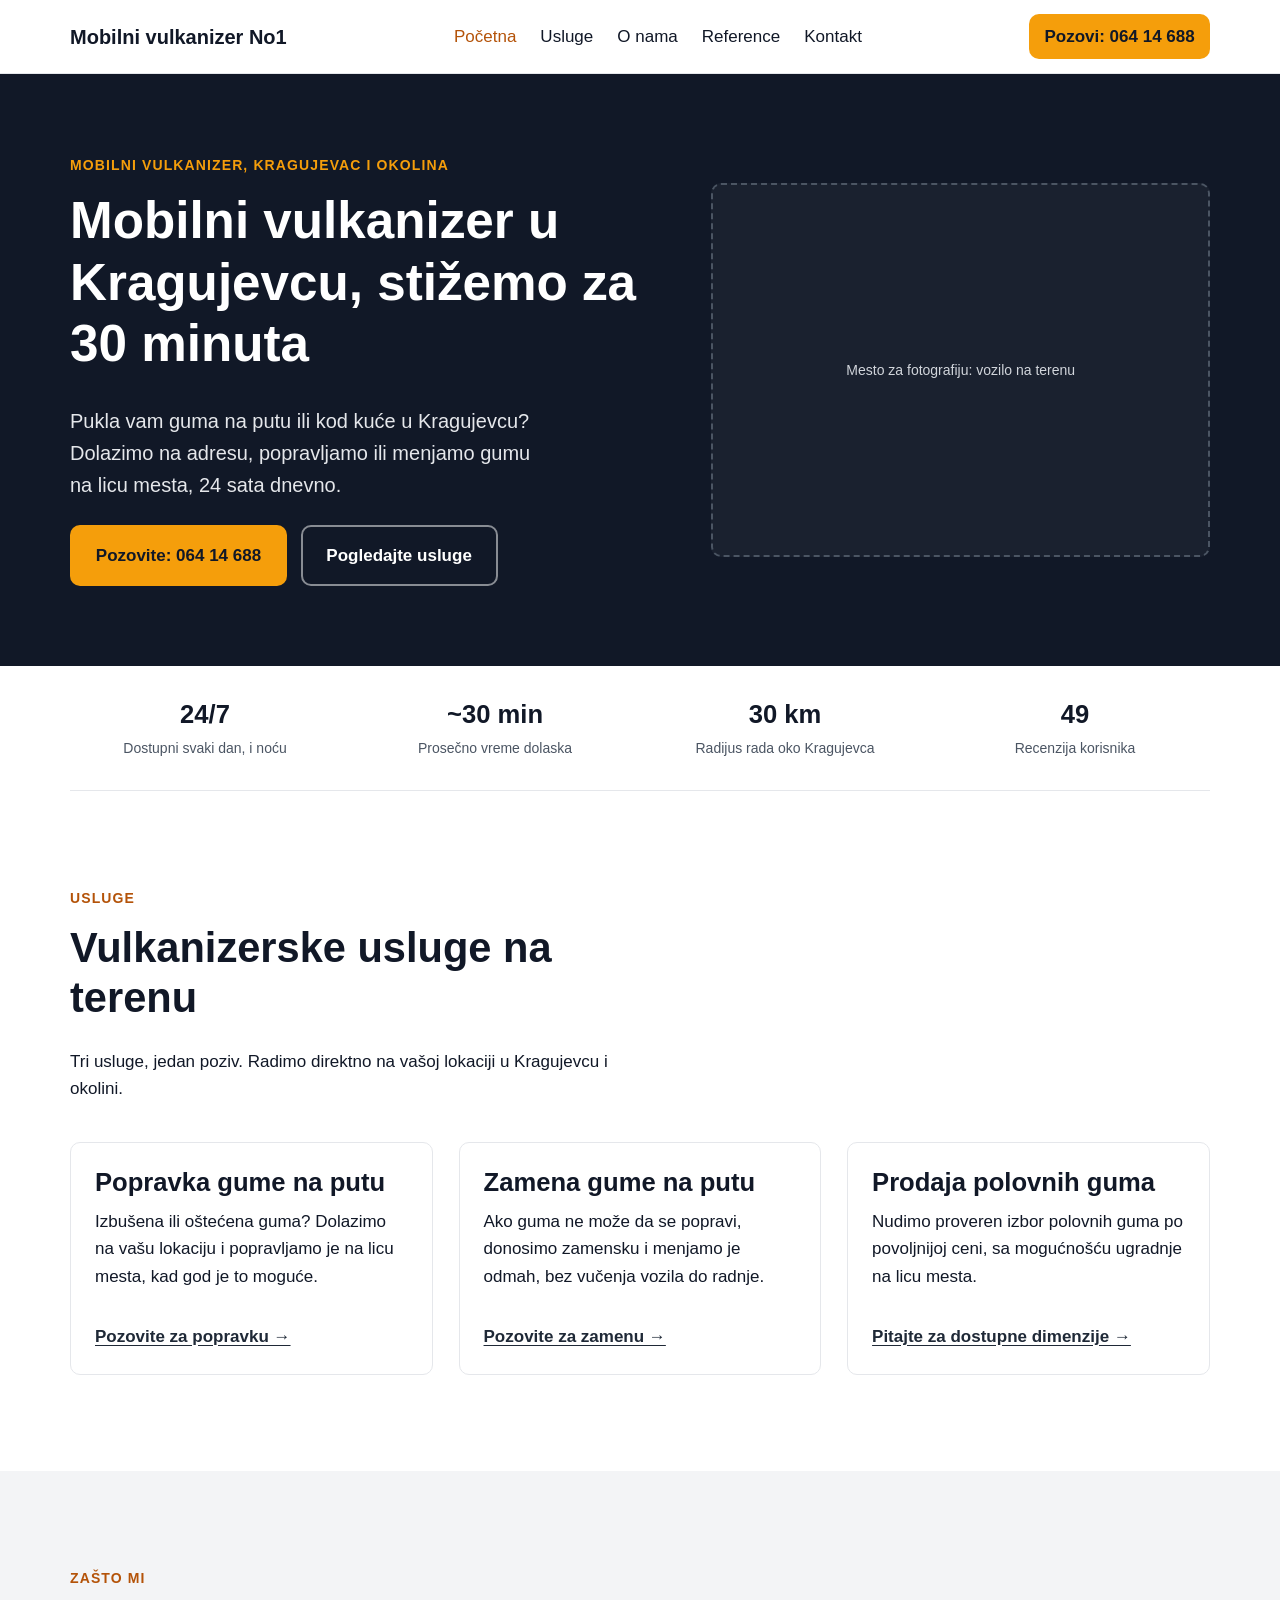
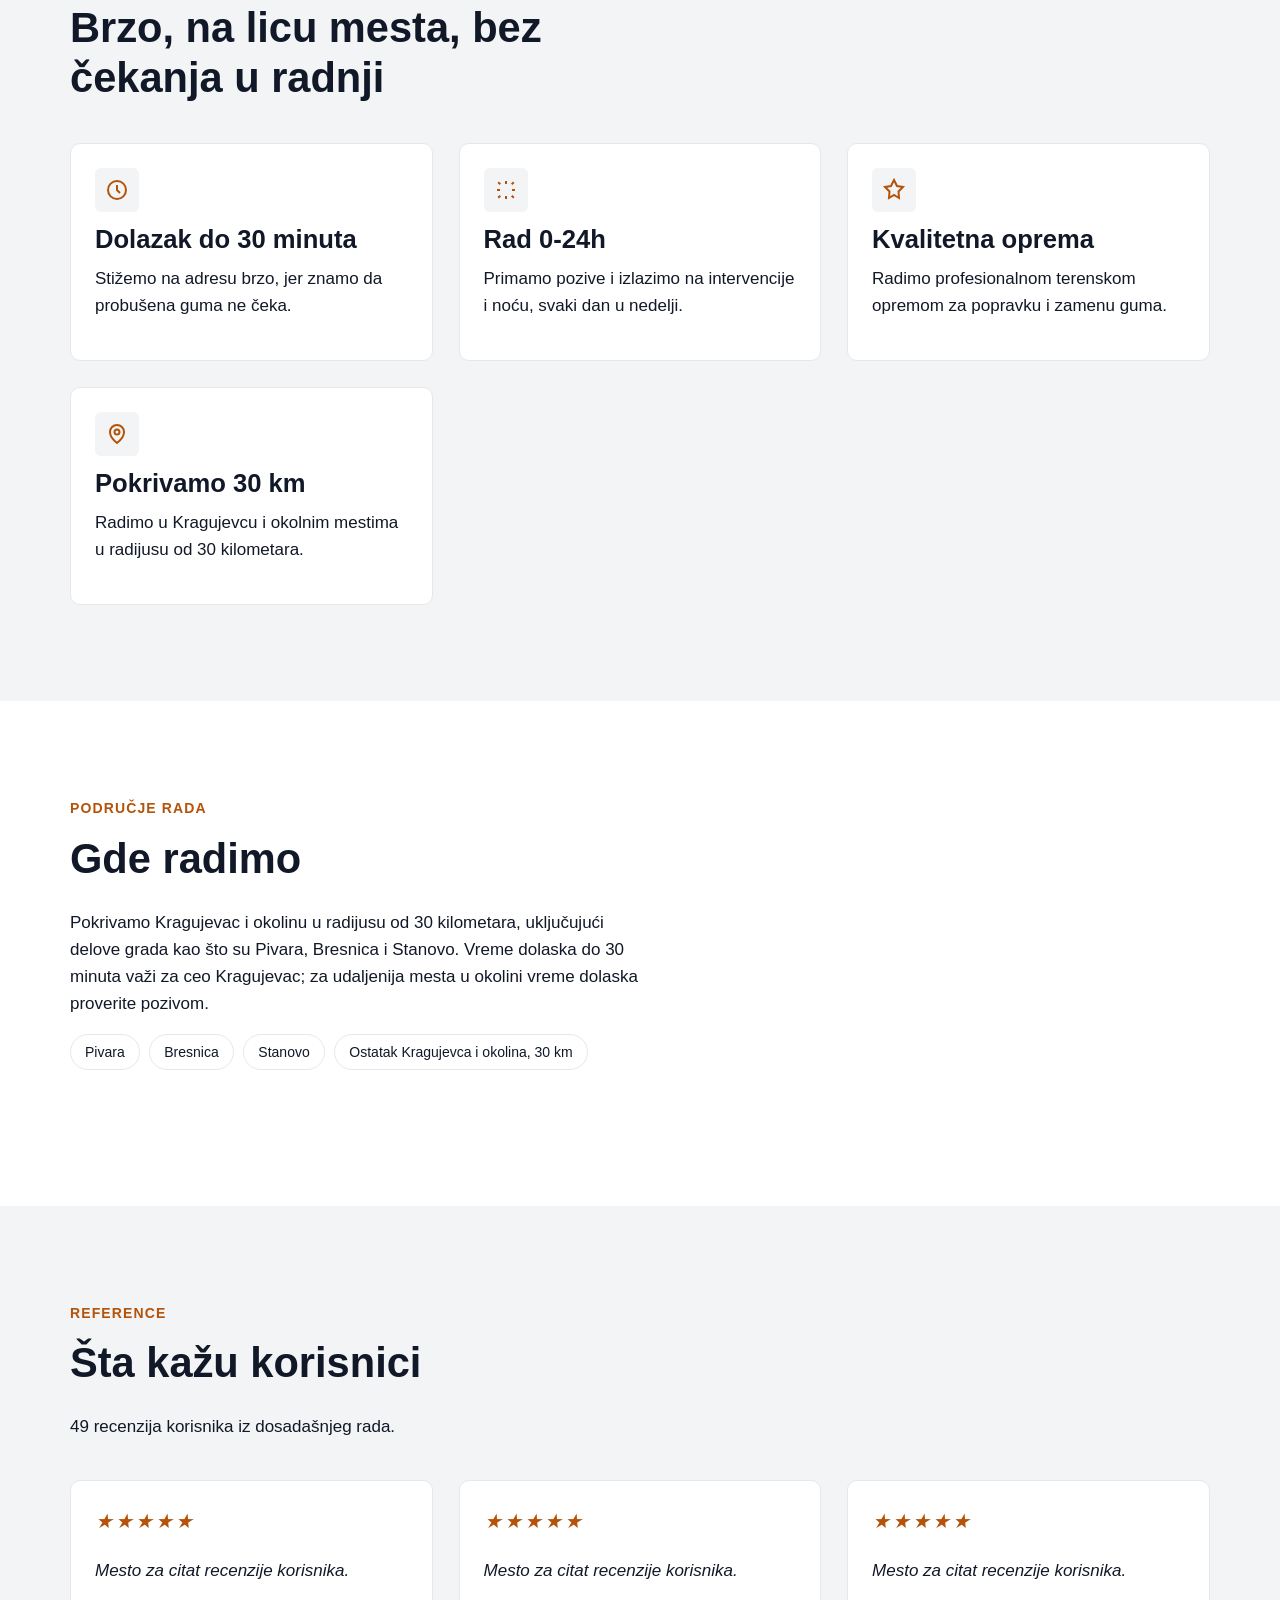
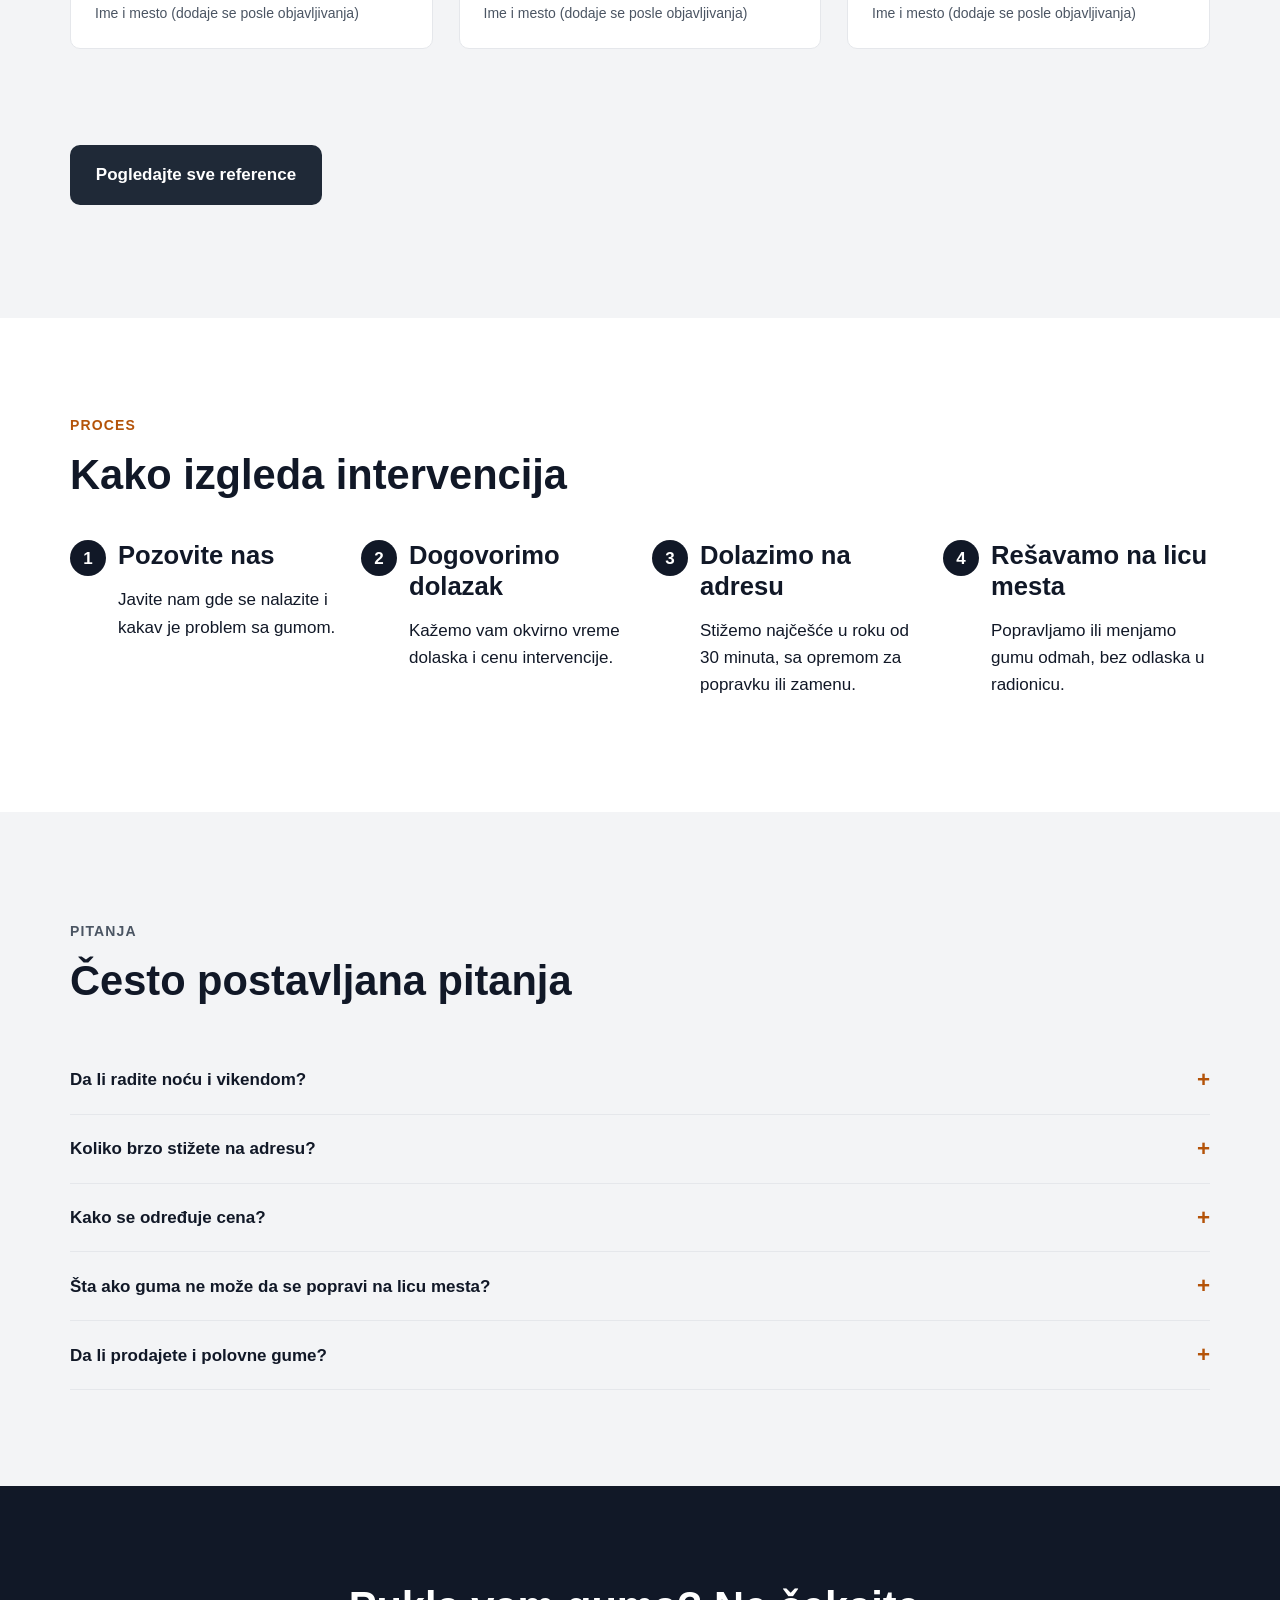
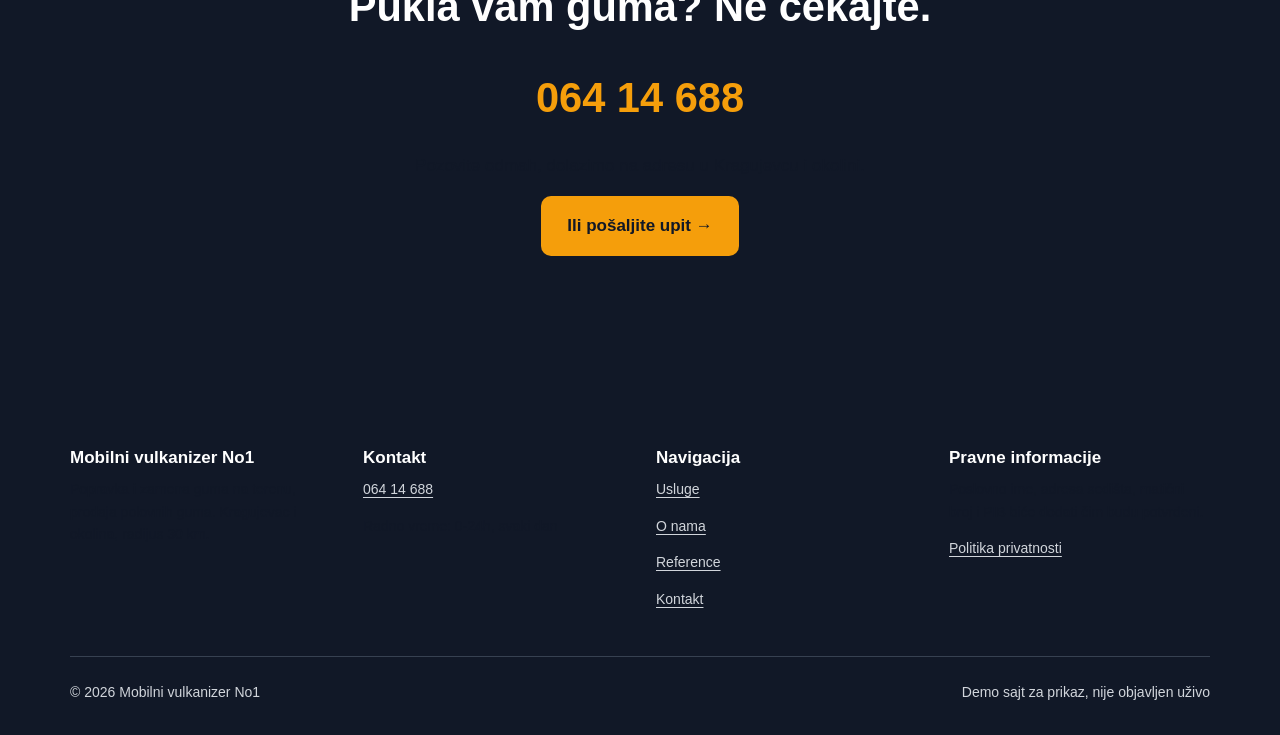
==== index.html @ c85a2234 "Summary" ====
<!DOCTYPE html>
<html lang="sr">
<head>
<meta charset="UTF-8">
<meta name="viewport" content="width=device-width, initial-scale=1.0">
<title>Mobilni vulkanizer No1 Kragujevac – dolazak za 30 min</title>
<meta name="description" content="Pukla guma u Kragujevcu i okolini? Mobilni vulkanizer No1 stiže na adresu za 30 minuta, 24 sata dnevno. Pozovite i rešite problem na licu mesta.">
<!-- POPUNITI: pravi domen kad se registruje, sve canonical/OG putanje su na placeholder domenu -->
<link rel="canonical" href="https://mobilnivulkanizerno1.rs/">
<meta property="og:title" content="Mobilni vulkanizer No1 Kragujevac – dolazak za 30 min">
<meta property="og:description" content="Popravka i zamena guma na terenu u Kragujevcu i okolini, 24 sata dnevno. Dolazimo na adresu za oko 30 minuta.">
<meta property="og:type" content="website">
<meta property="og:url" content="https://mobilnivulkanizerno1.rs/">
<meta property="og:image" content="https://mobilnivulkanizerno1.rs/slike/og.jpg">
<!-- POPUNITI: og:image kad postoji prava fotografija -->
<link rel="icon" href="favicon.ico">
<link rel="stylesheet" href="css/style.css">
<script type="application/ld+json">
{
  "@context": "https://schema.org",
  "@type": "AutoRepair",
  "name": "Mobilni vulkanizer No1",
  "telephone": "+38164114688",
  "url": "https://mobilnivulkanizerno1.rs/",
  "image": "https://mobilnivulkanizerno1.rs/slike/og.jpg",
  "priceRange": "Cena po dogovoru telefonom",
  "address": {
    "@type": "PostalAddress",
    "addressLocality": "Kragujevac",
    "addressCountry": "RS"
  },
  "areaServed": [
    { "@type": "City", "name": "Kragujevac" },
    { "@type": "Place", "name": "Pivara" },
    { "@type": "Place", "name": "Bresnica" },
    { "@type": "Place", "name": "Stanovo" }
  ],
  "openingHoursSpecification": [
    {
      "@type": "OpeningHoursSpecification",
      "dayOfWeek": ["Monday", "Tuesday", "Wednesday", "Thursday", "Friday", "Saturday", "Sunday"],
      "opens": "00:00",
      "closes": "23:59"
    }
  ]
}
</script>
<!--
  NAPOMENA (nije vidljivo posetiocu): adresa sedišta je namerno izostavljena iz šeme —
  ovo je service-area business (mobilna usluga na terenu), pa se po Google smernicama
  tačna adresa ne prikazuje javno. Vidi znanje/11-lokalni-seo-i-gbp.md.
-->
</head>
<body>
<a class="skip-link" href="#glavni-sadrzaj">Preskoči na sadržaj</a>

<header class="site-header">
  <div class="container">
    <a class="brand-mark" href="index.html">Mobilni vulkanizer No1</a>
    <nav class="main-nav" id="glavni-meni" aria-label="Glavna navigacija">
      <a href="index.html" aria-current="page">Početna</a>
      <a href="usluge.html">Usluge</a>
      <a href="o-nama.html">O nama</a>
      <a href="reference.html">Reference</a>
      <a href="kontakt.html">Kontakt</a>
    </nav>
    <div class="header-actions">
      <a class="btn-call-header" href="tel:+38164114688">Pozovi: 064 14 688</a>
      <button class="nav-toggle" type="button" aria-expanded="false" aria-controls="glavni-meni" aria-label="Otvori meni">
        <svg viewBox="0 0 24 24" fill="none" stroke="currentColor" stroke-width="2" aria-hidden="true"><path d="M3 6h18M3 12h18M3 18h18"/></svg>
      </button>
    </div>
  </div>
</header>

<main id="glavni-sadrzaj">

  <section class="hero">
    <div class="container hero-grid">
      <div>
        <p class="eyebrow eyebrow-on-dark">Mobilni vulkanizer, Kragujevac i okolina</p>
        <h1>Mobilni vulkanizer u Kragujevcu, stižemo za 30 minuta</h1>
        <p class="lead">Pukla vam guma na putu ili kod kuće u Kragujevcu? Dolazimo na adresu, popravljamo ili menjamo gumu na licu mesta, 24 sata dnevno.</p>
        <div class="hero-actions">
          <a class="btn btn-primary" href="tel:+38164114688">Pozovite: 064 14 688</a>
          <a class="btn btn-outline" href="usluge.html">Pogledajte usluge</a>
        </div>
      </div>
      <div class="placeholder-visual" role="img" aria-label="Mesto za fotografiju vozila mobilnog vulkanizera na terenu">
        Mesto za fotografiju: vozilo na terenu
      </div>
    </div>
  </section>

  <div class="container">
    <div class="trust-bar">
      <div class="trust-item"><strong>24/7</strong><span>Dostupni svaki dan, i noću</span></div>
      <div class="trust-item"><strong>~30 min</strong><span>Prosečno vreme dolaska</span></div>
      <div class="trust-item"><strong>30 km</strong><span>Radijus rada oko Kragujevca</span></div>
      <div class="trust-item"><strong>49</strong><span>Recenzija korisnika</span></div>
    </div>
  </div>

  <section class="section" aria-labelledby="usluge-naslov">
    <div class="container">
      <div class="section-head">
        <p class="eyebrow">Usluge</p>
        <h2 id="usluge-naslov">Vulkanizerske usluge na terenu</h2>
        <p>Tri usluge, jedan poziv. Radimo direktno na vašoj lokaciji u Kragujevcu i okolini.</p>
      </div>
      <div class="grid grid-3">
        <article class="card">
          <h3>Popravka gume na putu</h3>
          <p>Izbušena ili oštećena guma? Dolazimo na vašu lokaciju i popravljamo je na licu mesta, kad god je to moguće.</p>
          <a class="card-cta" href="tel:+38164114688">Pozovite za popravku &rarr;</a>
        </article>
        <article class="card">
          <h3>Zamena gume na putu</h3>
          <p>Ako guma ne može da se popravi, donosimo zamensku i menjamo je odmah, bez vučenja vozila do radnje.</p>
          <a class="card-cta" href="tel:+38164114688">Pozovite za zamenu &rarr;</a>
        </article>
        <article class="card">
          <h3>Prodaja polovnih guma</h3>
          <p>Nudimo proveren izbor polovnih guma po povoljnijoj ceni, sa mogućnošću ugradnje na licu mesta.</p>
          <a class="card-cta" href="usluge.html">Pitajte za dostupne dimenzije &rarr;</a>
        </article>
      </div>
    </div>
  </section>

  <section class="section section-alt" aria-labelledby="zasto-naslov">
    <div class="container">
      <div class="section-head">
        <p class="eyebrow">Zašto mi</p>
        <h2 id="zasto-naslov">Brzo, na licu mesta, bez čekanja u radnji</h2>
      </div>
      <div class="grid grid-2">
        <div class="card">
          <div class="icon-badge" aria-hidden="true">
            <svg viewBox="0 0 24 24" fill="none" stroke="currentColor" stroke-width="2"><circle cx="12" cy="12" r="9"/><path d="M12 7v5l3 3"/></svg>
          </div>
          <h3>Dolazak do 30 minuta</h3>
          <p>Stižemo na adresu brzo, jer znamo da probušena guma ne čeka.</p>
        </div>
        <div class="card">
          <div class="icon-badge" aria-hidden="true">
            <svg viewBox="0 0 24 24" fill="none" stroke="currentColor" stroke-width="2"><path d="M12 3v3M12 18v3M4.2 4.2l2.1 2.1M17.7 17.7l2.1 2.1M3 12h3M18 12h3M4.2 19.8l2.1-2.1M17.7 6.3l2.1-2.1"/></svg>
          </div>
          <h3>Rad 0-24h</h3>
          <p>Primamo pozive i izlazimo na intervencije i noću, svaki dan u nedelji.</p>
        </div>
        <div class="card">
          <div class="icon-badge" aria-hidden="true">
            <svg viewBox="0 0 24 24" fill="none" stroke="currentColor" stroke-width="2"><path d="M12 2l3 6 6 1-4.5 4.5L17 20l-5-3-5 3 .5-6.5L3 9l6-1z"/></svg>
          </div>
          <h3>Kvalitetna oprema</h3>
          <p>Radimo profesionalnom terenskom opremom za popravku i zamenu guma.</p>
        </div>
        <div class="card">
          <div class="icon-badge" aria-hidden="true">
            <svg viewBox="0 0 24 24" fill="none" stroke="currentColor" stroke-width="2"><path d="M12 21s-7-5.5-7-11a7 7 0 0114 0c0 5.5-7 11-7 11z"/><circle cx="12" cy="10" r="2.5"/></svg>
          </div>
          <h3>Pokrivamo 30 km</h3>
          <p>Radimo u Kragujevcu i okolnim mestima u radijusu od 30 kilometara.</p>
        </div>
      </div>
    </div>
  </section>

  <section class="section" aria-labelledby="podrucje-naslov">
    <div class="container">
      <div class="section-head">
        <p class="eyebrow">Područje rada</p>
        <h2 id="podrucje-naslov">Gde radimo</h2>
        <p>Pokrivamo Kragujevac i okolinu u radijusu od 30 kilometara, uključujući delove grada kao što su Pivara, Bresnica i Stanovo. Vreme dolaska do 30 minuta važi za ceo Kragujevac; za udaljenija mesta u okolini vreme dolaska proverite pozivom.</p>
        <ul class="area-list">
          <li>Pivara</li>
          <li>Bresnica</li>
          <li>Stanovo</li>
          <li>Ostatak Kragujevca i okolina, 30 km</li>
        </ul>
      </div>
    </div>
  </section>

  <section class="section section-alt" aria-labelledby="reference-naslov">
    <div class="container">
      <div class="section-head">
        <p class="eyebrow">Reference</p>
        <h2 id="reference-naslov">Šta kažu korisnici</h2>
        <p>49 recenzija korisnika iz dosadašnjeg rada.
          <!-- POPUNITI: link ka stvarnom Google Business profilu čim bude verifikovan -->
        </p>
      </div>
      <div class="grid grid-3">
        <div class="review-card">
          <p class="stars"><span aria-hidden="true">★★★★★</span><span class="visually-hidden">Ocena 5 od 5 zvezdica</span></p>
          <p>Mesto za citat recenzije korisnika.</p>
          <footer>Ime i mesto (dodaje se posle objavljivanja)</footer>
        </div>
        <div class="review-card">
          <p class="stars"><span aria-hidden="true">★★★★★</span><span class="visually-hidden">Ocena 5 od 5 zvezdica</span></p>
          <p>Mesto za citat recenzije korisnika.</p>
          <footer>Ime i mesto (dodaje se posle objavljivanja)</footer>
        </div>
        <div class="review-card">
          <p class="stars"><span aria-hidden="true">★★★★★</span><span class="visually-hidden">Ocena 5 od 5 zvezdica</span></p>
          <p>Mesto za citat recenzije korisnika.</p>
          <footer>Ime i mesto (dodaje se posle objavljivanja)</footer>
        </div>
      </div>
      <p class="mt-lg"><a class="btn btn-secondary" href="reference.html">Pogledajte sve reference</a></p>
    </div>
  </section>

  <section class="section" aria-labelledby="proces-naslov">
    <div class="container">
      <div class="section-head">
        <p class="eyebrow">Proces</p>
        <h2 id="proces-naslov">Kako izgleda intervencija</h2>
      </div>
      <div class="steps">
        <div class="step"><h3>Pozovite nas</h3><p>Javite nam gde se nalazite i kakav je problem sa gumom.</p></div>
        <div class="step"><h3>Dogovorimo dolazak</h3><p>Kažemo vam okvirno vreme dolaska i cenu intervencije.</p></div>
        <div class="step"><h3>Dolazimo na adresu</h3><p>Stižemo najčešće u roku od 30 minuta, sa opremom za popravku ili zamenu.</p></div>
        <div class="step"><h3>Rešavamo na licu mesta</h3><p>Popravljamo ili menjamo gumu odmah, bez odlaska u radionicu.</p></div>
      </div>
    </div>
  </section>

  <section class="section section-alt faq" aria-labelledby="faq-naslov">
    <div class="container">
      <div class="section-head">
        <p class="eyebrow">Pitanja</p>
        <h2 id="faq-naslov">Često postavljana pitanja</h2>
        <!-- POPUNITI: pitanja ispod su nacrt; zameniti/dopuniti stvarnim pitanjima koja klijenti najčešće postavljaju -->
      </div>
      <details>
        <summary>Da li radite noću i vikendom?</summary>
        <p>Da. Primamo pozive i izlazimo na intervencije 24 sata dnevno, svakog dana u nedelji.</p>
      </details>
      <details>
        <summary>Koliko brzo stižete na adresu?</summary>
        <p>U proseku do 30 minuta u Kragujevcu. Za udaljenija mesta u okolini vreme dolaska proveravamo u pozivu.</p>
      </details>
      <details>
        <summary>Kako se određuje cena?</summary>
        <p>Cenu dogovaramo telefonom, pre dolaska, u zavisnosti od lokacije i vrste intervencije.</p>
      </details>
      <details>
        <summary>Šta ako guma ne može da se popravi na licu mesta?</summary>
        <p>U tom slučaju nudimo zamenu gumom sa terena ili polovnom gumom iz naše ponude, po dogovoru.</p>
      </details>
      <details>
        <summary>Da li prodajete i polovne gume?</summary>
        <p>Da, nudimo proveren izbor polovnih guma po povoljnijoj ceni u odnosu na nove.</p>
      </details>
    </div>
  </section>

</main>

<section class="cta-band" aria-labelledby="cta-naslov">
  <div class="container">
    <h2 id="cta-naslov">Pukla vam guma? Ne čekajte.</h2>
    <a class="phone-big" href="tel:+38164114688">064 14 688</a>
    <p>Pozovite odmah, dolazimo na adresu u Kragujevcu i okolini.</p>
    <a class="btn btn-primary" href="kontakt.html">Ili pošaljite upit &rarr;</a>
  </div>
</section>

<footer class="site-footer">
  <div class="container">
    <div class="footer-grid">
      <div>
        <h3>Mobilni vulkanizer No1</h3>
        <p>Popravka i zamena guma na terenu, prodaja polovnih guma. Kragujevac i okolina, radijus 30 km.</p>
      </div>
      <div>
        <h3>Kontakt</h3>
        <p><a href="tel:+38164114688">064 14 688</a></p>
        <p>Radno vreme: 0-24h, svaki dan</p>
        <!-- POPUNITI: email adresa, obavezna po Zakonu o el. trgovini čl. 6 -->
      </div>
      <div>
        <h3>Navigacija</h3>
        <p><a href="usluge.html">Usluge</a></p>
        <p><a href="o-nama.html">O nama</a></p>
        <p><a href="reference.html">Reference</a></p>
        <p><a href="kontakt.html">Kontakt</a></p>
      </div>
      <div>
        <h3>Pravne informacije</h3>
        <!-- POPUNITI: poslovno ime iz APR, adresa sedišta, maticni broj, PIB — obavezno po Zakonu o elektronskoj trgovini, clan 6 -->
        <p>Poslovno ime, adresa sedišta, matični broj i PIB biće dodati čim budu potvrđeni.</p>
        <p><a href="politika-privatnosti.html">Politika privatnosti</a></p>
      </div>
    </div>
    <div class="footer-bottom">
      <span>&copy; 2026 Mobilni vulkanizer No1</span>
      <span>Demo sajt za prikaz, nije objavljen uživo</span>
    </div>
  </div>
</footer>

<div class="sticky-call">
  <a href="tel:+38164114688">
    <svg width="18" height="18" viewBox="0 0 24 24" fill="currentColor" aria-hidden="true"><path d="M6.6 10.8c1.4 2.8 3.8 5.2 6.6 6.6l2.2-2.2c.3-.3.7-.4 1-.2 1.1.4 2.3.6 3.5.6.6 0 1 .4 1 1V20c0 .6-.4 1-1 1C10.6 21 3 13.4 3 4c0-.6.4-1 1-1h3.5c.6 0 1 .4 1 1 0 1.2.2 2.4.6 3.5.1.4 0 .8-.2 1z"/></svg>
    Pozovite: 064 14 688
  </a>
</div>

<script src="js/main.js" defer></script>
</body>
</html>
---- css/style.css ----
/*
  Mobilni vulkanizer No1 — stil sajta
  Sistem fontova (bez eksternih zahteva), paleta izvedena za delatnost
  "zanati/terenska usluga", jedna odluka o radijusu (blago zaobljeno).
*/

:root {
  /* Boje */
  --brand: #1F2937;
  --brand-dark: #111827;
  --accent: #F59E0B;
  --accent-dark: #B45309;
  --ink: #111827;
  --muted: #4B5563;
  --surface: #FFFFFF;
  --surface-alt: #F3F4F6;
  --border: #E5E7EB;
  --success-bg: #ECFDF5;
  --success-ink: #065F46;
  --error-bg: #FEF2F2;
  --error-ink: #991B1B;

  /* Tipografija — sistemski font stek, bez eksternih zahteva */
  --font: -apple-system, BlinkMacSystemFont, "Segoe UI", Roboto, "Helvetica Neue", Arial, sans-serif;
  --step--1: 0.875rem;
  --step-0: 1.0625rem;
  --step-1: 1.25rem;
  --step-2: 1.6rem;
  --step-3: clamp(1.9rem, 3.2vw + 1rem, 2.6rem);
  --step-4: clamp(2.2rem, 4vw + 1rem, 3.2rem);

  /* Ritam i oblik — jedna odluka: blago zaobljeno, ne oštro, ne pilula */
  --radius: 10px;
  --radius-sm: 6px;
  --maxw: 1180px;
  --space: clamp(3rem, 8vw, 6rem);
  --gap: clamp(1rem, 2vw, 1.75rem);

  /* Pokret */
  --ease-out: cubic-bezier(0.23, 1, 0.32, 1);
  --dur-fast: 140ms;
  --dur-base: 200ms;

  color-scheme: light;
}

* { box-sizing: border-box; }
html { scroll-behavior: smooth; }
@media (prefers-reduced-motion: reduce) {
  html { scroll-behavior: auto; }
}

body {
  margin: 0;
  font-family: var(--font);
  font-size: var(--step-0);
  line-height: 1.6;
  color: var(--ink);
  background: var(--surface);
  padding-bottom: 64px; /* prostor za sticky poziv traku na mobilnom */
}

@media (min-width: 640px) {
  body { padding-bottom: 0; }
}

h1, h2, h3, h4 {
  font-family: var(--font);
  font-weight: 700;
  line-height: 1.2;
  margin: 0 0 0.6em;
  color: var(--brand-dark);
}
h1 { font-size: var(--step-4); }
h2 { font-size: var(--step-3); }
h3 { font-size: var(--step-2); }
h4 { font-size: var(--step-1); }
p { margin: 0 0 1em; color: var(--ink); }
.muted { color: var(--muted); }

a { color: var(--brand); text-underline-offset: 3px; }
a:hover { color: var(--accent-dark); }

img { max-width: 100%; display: block; }

:focus-visible {
  outline: 3px solid var(--accent-dark);
  outline-offset: 2px;
  border-radius: var(--radius-sm);
}

/* Skip link */
.skip-link {
  position: absolute;
  left: 1rem;
  top: -3rem;
  background: var(--brand-dark);
  color: #fff;
  padding: 0.6em 1em;
  border-radius: var(--radius-sm);
  z-index: 100;
  transition: top var(--dur-base) var(--ease-out);
}
.skip-link:focus { top: 1rem; }

.container {
  max-width: var(--maxw);
  margin: 0 auto;
  padding: 0 1.25rem;
}

/* Header */
.site-header {
  background: var(--surface);
  border-bottom: 1px solid var(--border);
  position: sticky;
  top: 0;
  z-index: 50;
}
.site-header .container {
  display: flex;
  align-items: center;
  justify-content: space-between;
  gap: 1rem;
  padding-top: 0.85rem;
  padding-bottom: 0.85rem;
}
.brand-mark {
  font-weight: 700;
  font-size: var(--step-1);
  color: var(--brand-dark);
  text-decoration: none;
  white-space: nowrap;
}
.brand-mark:hover { color: var(--brand-dark); }

.main-nav {
  display: none;
  align-items: center;
  gap: 1.5rem;
}
.main-nav a {
  color: var(--ink);
  text-decoration: none;
  font-weight: 500;
}
.main-nav a:hover, .main-nav a[aria-current="page"] { color: var(--accent-dark); }

.header-actions { display: flex; align-items: center; gap: 0.75rem; }

.btn-call-header {
  display: inline-flex;
  align-items: center;
  gap: 0.4em;
  background: var(--accent);
  color: var(--ink);
  font-weight: 700;
  text-decoration: none;
  padding: 0.55em 0.9em;
  border-radius: var(--radius);
  white-space: nowrap;
  transition: transform var(--dur-fast) var(--ease-out), background var(--dur-base) ease;
}
.btn-call-header:hover { background: #FBBF24; color: var(--ink); }
.btn-call-header:active { transform: scale(0.97); }
/* Isti razlog kao .sticky-call a:focus-visible — dugme je na amber podlozi. */
.btn-call-header:focus-visible { outline-color: var(--brand-dark); }

.nav-toggle {
  display: inline-flex;
  align-items: center;
  justify-content: center;
  width: 42px;
  height: 42px;
  border: 1px solid var(--border);
  background: var(--surface);
  border-radius: var(--radius-sm);
  cursor: pointer;
}
.nav-toggle svg { width: 22px; height: 22px; }

@media (min-width: 900px) {
  .main-nav { display: flex; }
  .nav-toggle { display: none; }
}

.main-nav.is-open {
  display: flex;
  flex-direction: column;
  position: absolute;
  top: 100%;
  left: 0;
  right: 0;
  background: var(--surface);
  border-bottom: 1px solid var(--border);
  padding: 1rem 1.25rem 1.5rem;
  gap: 1rem;
}

/* Hero */
.hero {
  background: var(--brand-dark);
  color: #fff;
  padding: clamp(2.5rem, 7vw, 5rem) 0;
}
.hero h1 { color: #fff; }
.hero .lead {
  font-size: var(--step-1);
  color: #E5E7EB;
  max-width: 42ch;
}
.hero-grid {
  display: grid;
  gap: 2rem;
  align-items: center;
}
@media (min-width: 900px) {
  .hero-grid { grid-template-columns: 1.1fr 0.9fr; }
}

.hero-actions { display: flex; flex-wrap: wrap; gap: 0.85rem; margin-top: 1.5rem; }
.hero-actions-center { justify-content: center; }
.text-center { text-align: center; }

.btn {
  display: inline-flex;
  align-items: center;
  justify-content: center;
  gap: 0.5em;
  padding: 0.85em 1.4em;
  border-radius: var(--radius);
  font-weight: 700;
  text-decoration: none;
  border: 2px solid transparent;
  cursor: pointer;
  font-size: var(--step-0);
  min-height: 44px;
  transition: transform var(--dur-fast) var(--ease-out), background var(--dur-base) ease, border-color var(--dur-base) ease;
}
.btn:active { transform: scale(0.97); }
.btn-primary { background: var(--accent); color: var(--ink); }
.btn-primary:hover { background: #FBBF24; }
/* Isti razlog kao .sticky-call a:focus-visible — dugme je na amber podlozi. */
.btn-primary:focus-visible { outline-color: var(--brand-dark); }
.btn-outline { background: transparent; color: #fff; border-color: rgba(255,255,255,0.5); }
.btn-outline:hover { border-color: #fff; }
/* Verzija za svetlu podlogu, npr. 404 stranica. */
.btn-outline-dark { background: transparent; color: var(--brand); border-color: var(--brand); }
.btn-outline-dark:hover { background: var(--surface-alt); }
.btn-secondary { background: var(--brand); color: #fff; }
.btn-secondary:hover { background: #29374a; }

.placeholder-visual {
  border: 2px dashed #4B5563;
  border-radius: var(--radius);
  aspect-ratio: 4 / 3;
  display: flex;
  align-items: center;
  justify-content: center;
  text-align: center;
  padding: 1.5rem;
  color: #D1D5DB;
  background: rgba(255,255,255,0.04);
  font-size: var(--step--1);
}
.placeholder-visual.light {
  color: var(--muted);
  border-color: #CBD5E1;
  background: var(--surface-alt);
}

/* Sekcije */
.section { padding: var(--space) 0; }
.section-alt { background: var(--surface-alt); }
.section-head { max-width: 62ch; margin-bottom: clamp(1.5rem, 4vw, 2.5rem); }
.eyebrow {
  text-transform: uppercase;
  letter-spacing: 0.08em;
  font-size: var(--step--1);
  font-weight: 700;
  color: var(--accent-dark);
}
/* Verzija za tamnu podlogu (npr. hero sekcija) — dovoljan kontrast na var(--brand-dark). */
.eyebrow-on-dark { color: var(--accent); }

/* Prva sekcija na unutrasnjim stranicama, malo vise razmaka od zaglavlja. */
.section-first { padding-top: 2.5rem; }

/* Citljiv tekst dugih pravnih/informativnih stranica. */
.prose { max-width: 65ch; }

/* Traka poverenja */
.trust-bar {
  display: grid;
  gap: 1.25rem;
  grid-template-columns: repeat(auto-fit, minmax(200px, 1fr));
  padding: 1.75rem 0;
  border-bottom: 1px solid var(--border);
}
.trust-item { text-align: center; }
.trust-item strong { display: block; font-size: var(--step-2); color: var(--brand-dark); }
.trust-item span { color: var(--muted); font-size: var(--step--1); }

/* Kartice */
.grid { display: grid; gap: var(--gap); }
.grid-3 { grid-template-columns: repeat(auto-fit, minmax(260px, 1fr)); }
.grid-2 { grid-template-columns: repeat(auto-fit, minmax(280px, 1fr)); }

.card {
  background: var(--surface);
  border: 1px solid var(--border);
  border-radius: var(--radius);
  padding: 1.5rem;
}
.card h3 { margin-bottom: 0.4em; }
.card .card-cta { margin-top: 1rem; display: inline-block; font-weight: 700; }

.icon-badge {
  width: 44px;
  height: 44px;
  border-radius: var(--radius-sm);
  background: var(--surface-alt);
  display: flex;
  align-items: center;
  justify-content: center;
  margin-bottom: 0.75rem;
}
.icon-badge svg { width: 24px; height: 24px; color: var(--accent-dark); }

/* Proces */
.steps {
  display: grid;
  gap: 1.5rem;
  grid-template-columns: repeat(auto-fit, minmax(220px, 1fr));
  counter-reset: step;
}
.step { position: relative; padding-left: 3rem; }
.step::before {
  counter-increment: step;
  content: counter(step);
  position: absolute;
  left: 0;
  top: 0;
  width: 2.25rem;
  height: 2.25rem;
  border-radius: 50%;
  background: var(--brand-dark);
  color: #fff;
  display: flex;
  align-items: center;
  justify-content: center;
  font-weight: 700;
}

/* Područje rada */
.area-list {
  display: flex;
  flex-wrap: wrap;
  gap: 0.6rem;
  padding: 0;
  margin: 1rem 0 0;
  list-style: none;
}
.area-list li {
  background: var(--surface);
  border: 1px solid var(--border);
  border-radius: 999px;
  padding: 0.4em 1em;
  font-size: var(--step--1);
  color: var(--ink);
}

/* Reference */
.review-card {
  background: var(--surface);
  border: 1px solid var(--border);
  border-radius: var(--radius);
  padding: 1.5rem;
}
.review-card .stars { color: var(--accent-dark); font-size: var(--step-1); letter-spacing: 0.1em; }
.review-card p { font-style: italic; color: var(--ink); }
.review-card footer { color: var(--muted); font-size: var(--step--1); font-style: normal; }

/* FAQ */
.faq details {
  border-bottom: 1px solid var(--border);
  padding: 1rem 0;
}
.faq summary {
  cursor: pointer;
  font-weight: 700;
  list-style: none;
  display: flex;
  justify-content: space-between;
  gap: 1rem;
  align-items: center;
}
.faq summary::-webkit-details-marker { display: none; }
.faq summary::after {
  content: "+";
  font-size: 1.4rem;
  color: var(--accent-dark);
  flex-shrink: 0;
}
.faq details[open] summary::after { content: "\2212"; }
.faq p { margin-top: 0.75rem; color: var(--muted); }

/* CTA traka */
.cta-band {
  background: var(--brand-dark);
  color: #fff;
  text-align: center;
  padding: var(--space) 0;
}
.cta-band h2 { color: #fff; }
.cta-band .phone-big {
  font-size: var(--step-3);
  font-weight: 700;
  color: var(--accent);
  text-decoration: none;
  display: inline-block;
  margin: 0.5rem 0 1.25rem;
}

/* Broj telefona na svetloj podlozi (npr. kartica na strani Kontakt) —
   koristi tamniju nijansu akcentne boje radi kontrasta na beloj pozadini. */
.card-phone {
  font-size: var(--step-2);
  font-weight: 700;
  color: var(--accent-dark);
  text-decoration: none;
  display: inline-block;
  margin: 0.25rem 0 0.5rem;
}

/* Forma */
.form-grid { display: grid; gap: 1rem; max-width: 42rem; }
.field { display: flex; flex-direction: column; gap: 0.4rem; }
.field label { font-weight: 700; font-size: var(--step--1); }
.field .hint { font-size: var(--step--1); color: var(--muted); font-weight: 400; }
.field input, .field textarea {
  font: inherit;
  padding: 0.75em 0.9em;
  /* #6B7280 daje ~4.8:1 na beloj podlozi (min. 3:1 za granice UI komponenti, WCAG 1.4.11) */
  border: 1px solid #6B7280;
  border-radius: var(--radius-sm);
  background: var(--surface);
  color: var(--ink);
}
.field input:focus, .field textarea:focus { border-color: var(--brand-dark); }
.field.has-error input, .field.has-error textarea { border-color: var(--error-ink); }
.field .error-text { color: var(--error-ink); font-size: var(--step--1); display: none; }
.field.has-error .error-text { display: block; }
.honeypot-field { position: absolute; left: -9999px; width: 1px; height: 1px; overflow: hidden; }
.form-note { font-size: var(--step--1); color: var(--muted); margin-top: 0.5rem; }
.form-status {
  padding: 0.85em 1em;
  border-radius: var(--radius-sm);
  font-weight: 600;
  display: none;
}
.form-status.is-visible { display: block; }
.form-status.is-success { background: var(--success-bg); color: var(--success-ink); }
.form-status.is-error { background: var(--error-bg); color: var(--error-ink); }

/* Footer */
.site-footer {
  background: var(--brand-dark);
  color: #D1D5DB;
  padding: var(--space) 0 2rem;
  font-size: var(--step--1);
}
.footer-grid {
  display: grid;
  gap: 2rem;
  grid-template-columns: repeat(auto-fit, minmax(220px, 1fr));
  padding-bottom: 2rem;
  border-bottom: 1px solid #374151;
}
.site-footer h3 { color: #fff; font-size: var(--step-0); }
.site-footer a { color: #D1D5DB; }
.site-footer a:hover { color: var(--accent); }
.footer-bottom {
  padding-top: 1.5rem;
  display: flex;
  flex-wrap: wrap;
  gap: 0.75rem 1.5rem;
  justify-content: space-between;
}

/* Sticky poziv traka — mobilni */
.sticky-call {
  position: fixed;
  bottom: 0;
  left: 0;
  right: 0;
  z-index: 60;
  background: var(--accent);
  padding: 0.6rem 1rem;
  display: flex;
  align-items: center;
  justify-content: center;
}
.sticky-call a {
  color: var(--ink);
  font-weight: 700;
  text-decoration: none;
  display: inline-flex;
  align-items: center;
  gap: 0.5em;
  min-height: 44px;
}
/* Podrazumevani fokus prsten (--accent-dark) ima samo ~2.3:1 na amber podlozi trake;
   ovde koristimo tamniju boju radi min. 3:1 kontrasta fokus indikatora (WCAG 2.4.11/1.4.11). */
.sticky-call a:focus-visible { outline-color: var(--brand-dark); }
@media (min-width: 640px) {
  .sticky-call { display: none; }
}

/* Utilitarne klase */
.visually-hidden {
  position: absolute;
  width: 1px; height: 1px;
  padding: 0; margin: -1px;
  overflow: hidden;
  clip: rect(0,0,0,0);
  white-space: nowrap;
  border: 0;
}
.text-center { text-align: center; }
.mt-lg { margin-top: var(--space); }
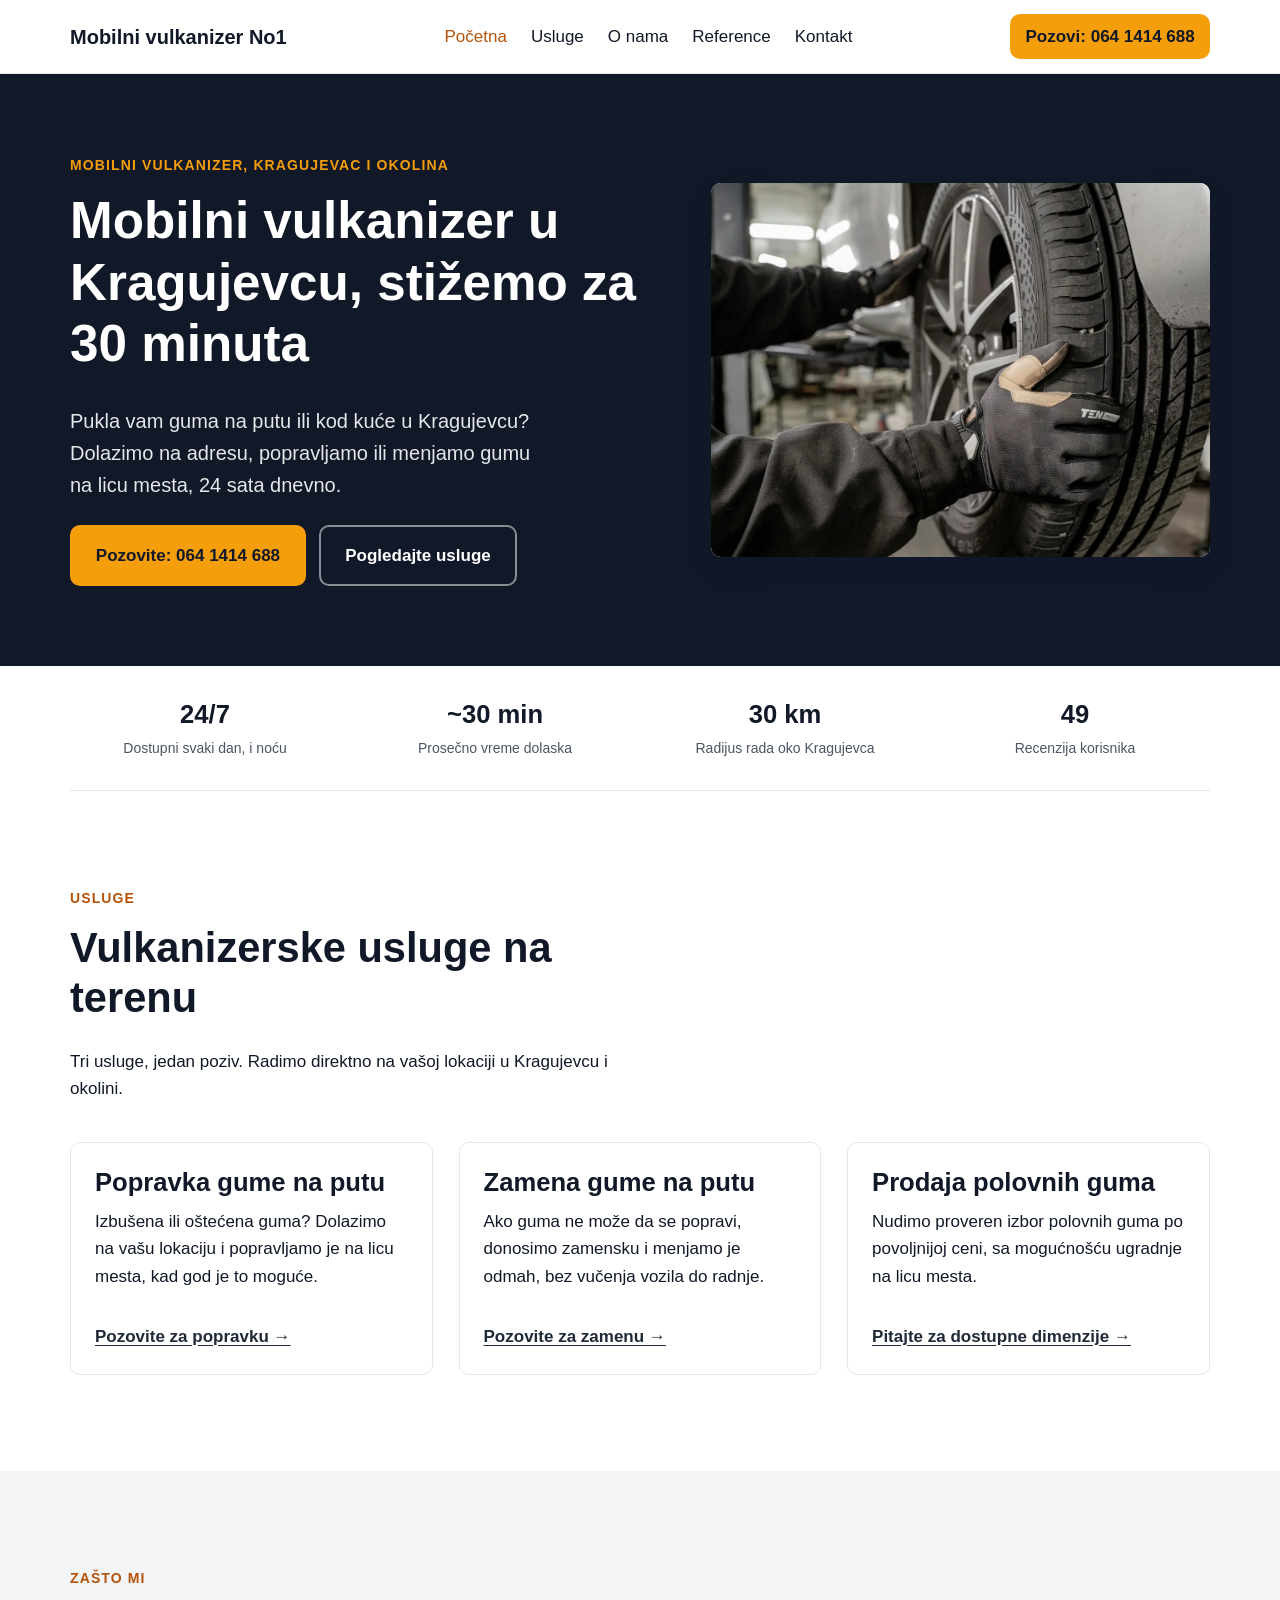
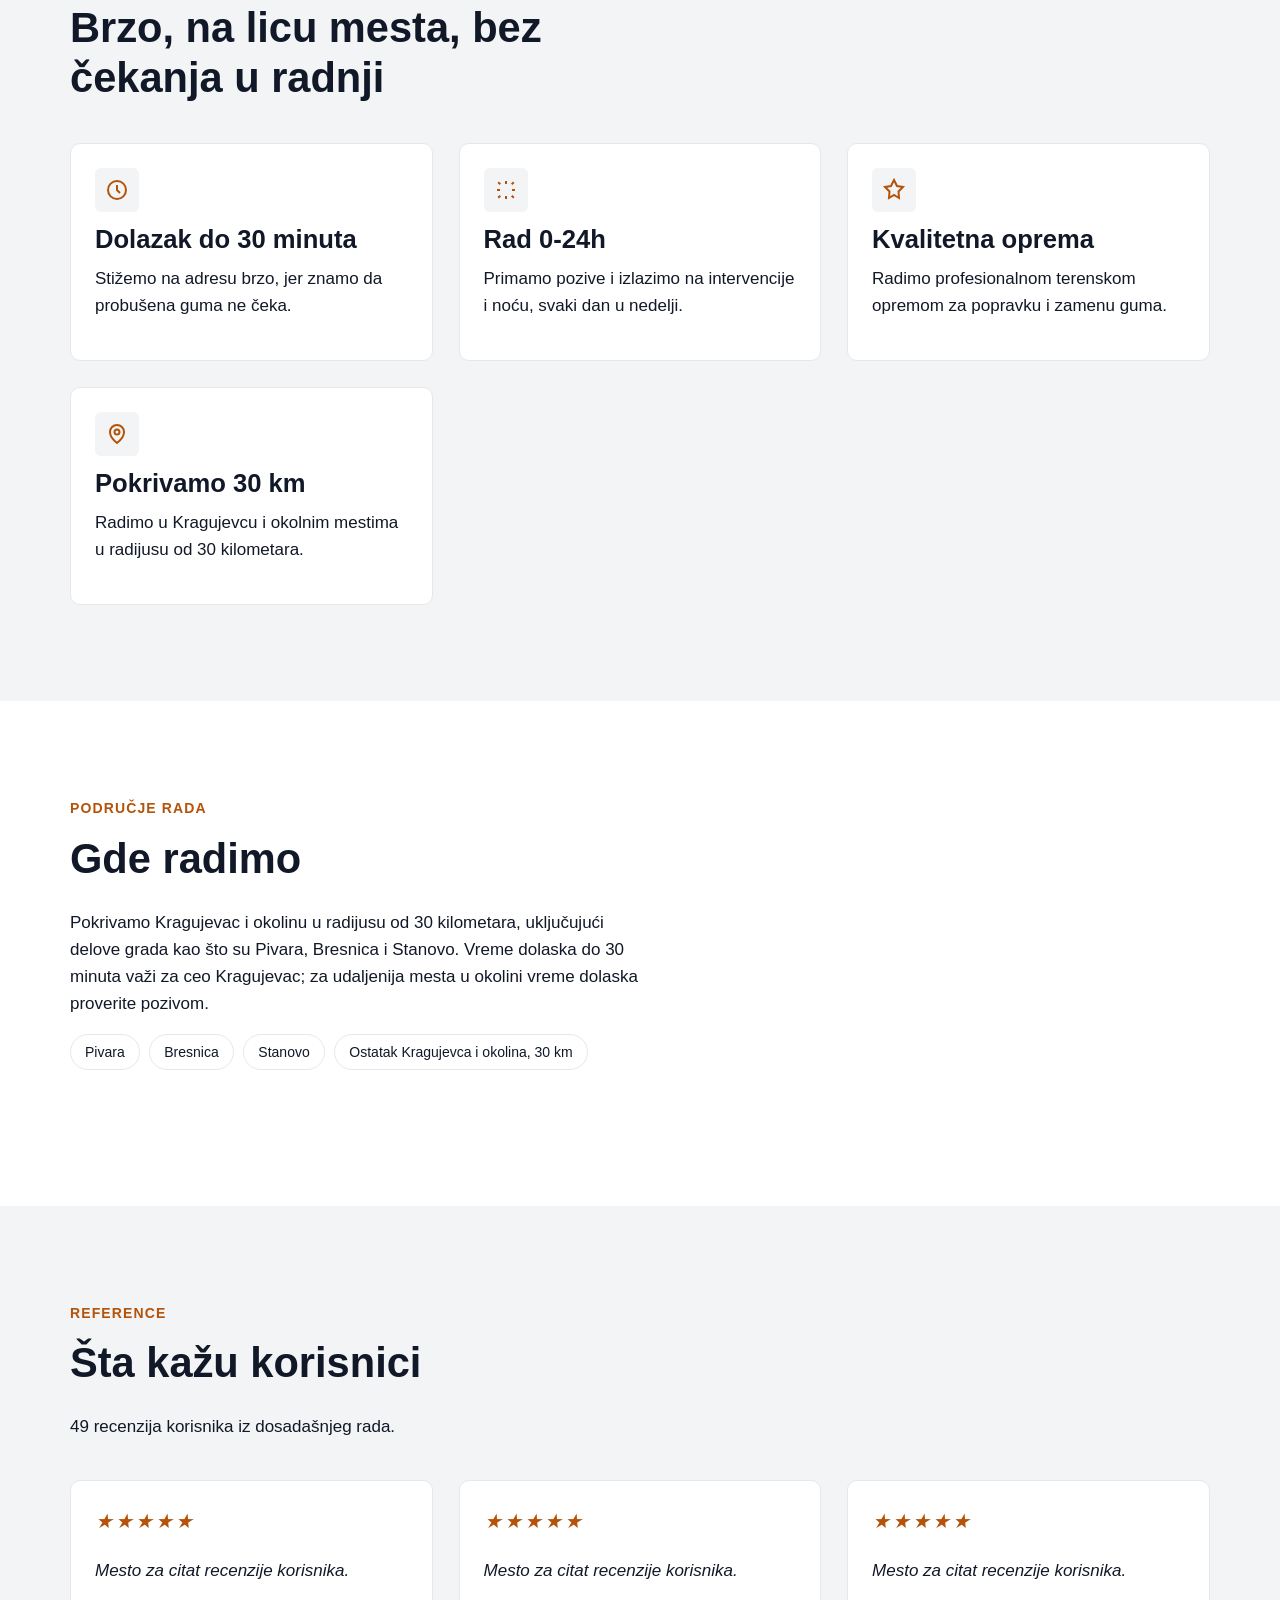
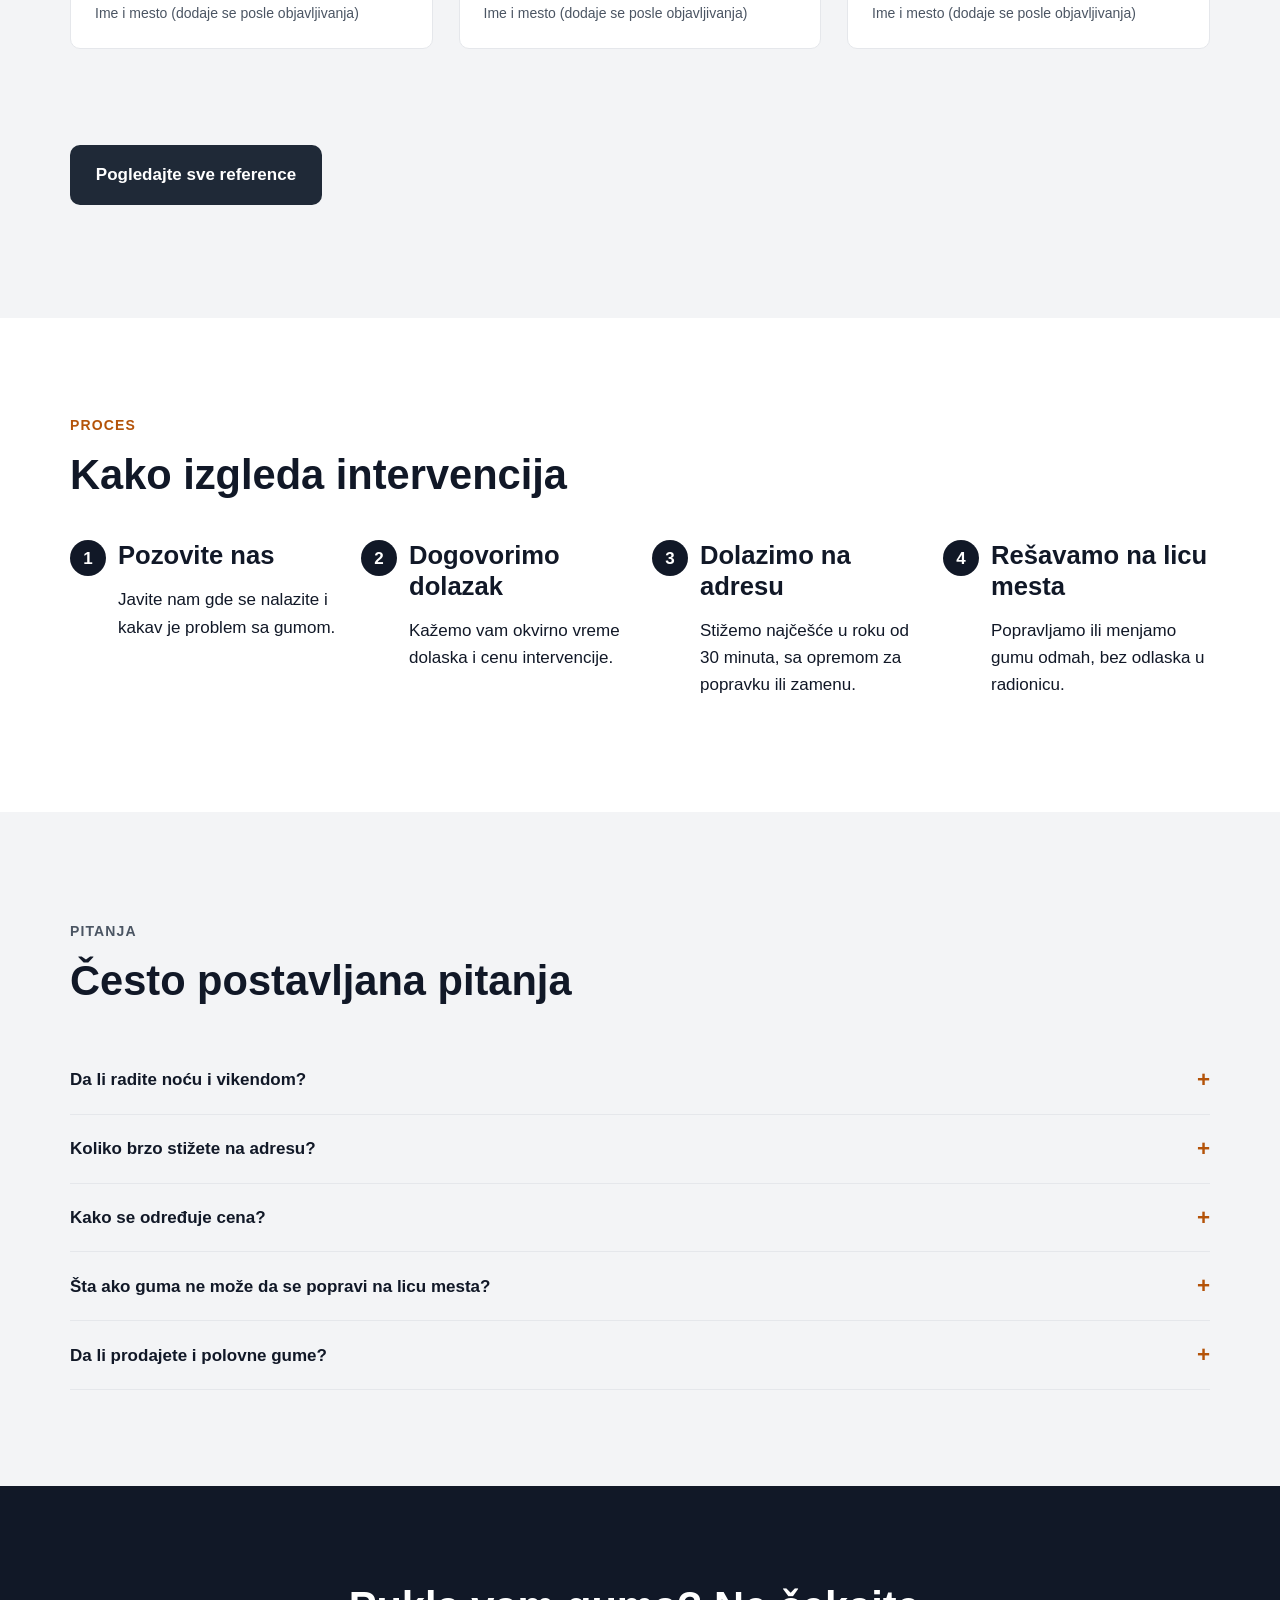
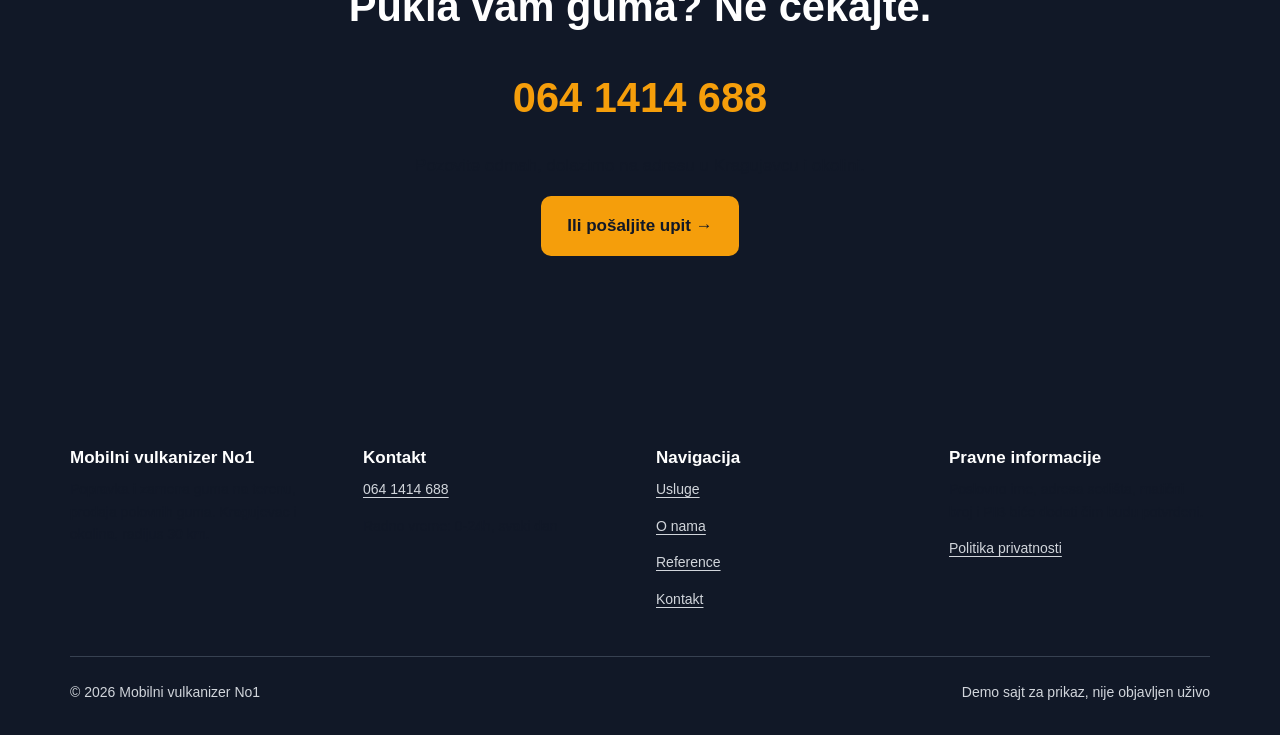
==== commit 0516e838: "Summary" ====
--- a/index.html
+++ b/index.html
@@ -11,8 +11,7 @@
 <meta property="og:description" content="Popravka i zamena guma na terenu u Kragujevcu i okolini, 24 sata dnevno. Dolazimo na adresu za oko 30 minuta.">
 <meta property="og:type" content="website">
 <meta property="og:url" content="https://mobilnivulkanizerno1.rs/">
-<meta property="og:image" content="https://mobilnivulkanizerno1.rs/slike/og.jpg">
-<!-- POPUNITI: og:image kad postoji prava fotografija -->
+<meta property="og:image" content="https://mobilnivulkanizerno1.rs/img/hero-terenski-rad.jpg">
 <link rel="icon" href="favicon.ico">
 <link rel="stylesheet" href="css/style.css">
 <script type="application/ld+json">
@@ -20,9 +19,9 @@
   "@context": "https://schema.org",
   "@type": "AutoRepair",
   "name": "Mobilni vulkanizer No1",
-  "telephone": "+38164114688",
+  "telephone": "+381641414688",
   "url": "https://mobilnivulkanizerno1.rs/",
-  "image": "https://mobilnivulkanizerno1.rs/slike/og.jpg",
+  "image": "https://mobilnivulkanizerno1.rs/img/hero-terenski-rad.jpg",
   "priceRange": "Cena po dogovoru telefonom",
   "address": {
     "@type": "PostalAddress",
@@ -65,7 +64,7 @@
       <a href="kontakt.html">Kontakt</a>
     </nav>
     <div class="header-actions">
-      <a class="btn-call-header" href="tel:+38164114688">Pozovi: 064 14 688</a>
+      <a class="btn-call-header" href="tel:+381641414688">Pozovi: 064 1414 688</a>
       <button class="nav-toggle" type="button" aria-expanded="false" aria-controls="glavni-meni" aria-label="Otvori meni">
         <svg viewBox="0 0 24 24" fill="none" stroke="currentColor" stroke-width="2" aria-hidden="true"><path d="M3 6h18M3 12h18M3 18h18"/></svg>
       </button>
@@ -82,44 +81,45 @@
         <h1>Mobilni vulkanizer u Kragujevcu, stižemo za 30 minuta</h1>
         <p class="lead">Pukla vam guma na putu ili kod kuće u Kragujevcu? Dolazimo na adresu, popravljamo ili menjamo gumu na licu mesta, 24 sata dnevno.</p>
         <div class="hero-actions">
-          <a class="btn btn-primary" href="tel:+38164114688">Pozovite: 064 14 688</a>
+          <a class="btn btn-primary" href="tel:+381641414688">Pozovite: 064 1414 688</a>
           <a class="btn btn-outline" href="usluge.html">Pogledajte usluge</a>
         </div>
       </div>
-      <div class="placeholder-visual" role="img" aria-label="Mesto za fotografiju vozila mobilnog vulkanizera na terenu">
-        Mesto za fotografiju: vozilo na terenu
-      </div>
+      <picture class="photo-frame">
+        <source srcset="img/hero-terenski-rad.webp" type="image/webp">
+        <img src="img/hero-terenski-rad.jpg" width="1200" height="900" alt="Mehaničar montira gumu na vozilo" fetchpriority="high" decoding="async">
+      </picture>
     </div>
   </section>
 
   <div class="container">
     <div class="trust-bar">
-      <div class="trust-item"><strong>24/7</strong><span>Dostupni svaki dan, i noću</span></div>
-      <div class="trust-item"><strong>~30 min</strong><span>Prosečno vreme dolaska</span></div>
-      <div class="trust-item"><strong>30 km</strong><span>Radijus rada oko Kragujevca</span></div>
-      <div class="trust-item"><strong>49</strong><span>Recenzija korisnika</span></div>
+      <div class="trust-item reveal"><strong>24/7</strong><span>Dostupni svaki dan, i noću</span></div>
+      <div class="trust-item reveal"><strong>~30 min</strong><span>Prosečno vreme dolaska</span></div>
+      <div class="trust-item reveal"><strong>30 km</strong><span>Radijus rada oko Kragujevca</span></div>
+      <div class="trust-item reveal"><strong>49</strong><span>Recenzija korisnika</span></div>
     </div>
   </div>
 
   <section class="section" aria-labelledby="usluge-naslov">
     <div class="container">
-      <div class="section-head">
+      <div class="section-head reveal">
         <p class="eyebrow">Usluge</p>
         <h2 id="usluge-naslov">Vulkanizerske usluge na terenu</h2>
         <p>Tri usluge, jedan poziv. Radimo direktno na vašoj lokaciji u Kragujevcu i okolini.</p>
       </div>
       <div class="grid grid-3">
-        <article class="card">
+        <article class="card reveal">
           <h3>Popravka gume na putu</h3>
           <p>Izbušena ili oštećena guma? Dolazimo na vašu lokaciju i popravljamo je na licu mesta, kad god je to moguće.</p>
-          <a class="card-cta" href="tel:+38164114688">Pozovite za popravku &rarr;</a>
+          <a class="card-cta" href="tel:+381641414688">Pozovite za popravku &rarr;</a>
         </article>
-        <article class="card">
+        <article class="card reveal">
           <h3>Zamena gume na putu</h3>
           <p>Ako guma ne može da se popravi, donosimo zamensku i menjamo je odmah, bez vučenja vozila do radnje.</p>
-          <a class="card-cta" href="tel:+38164114688">Pozovite za zamenu &rarr;</a>
+          <a class="card-cta" href="tel:+381641414688">Pozovite za zamenu &rarr;</a>
         </article>
-        <article class="card">
+        <article class="card reveal">
           <h3>Prodaja polovnih guma</h3>
           <p>Nudimo proveren izbor polovnih guma po povoljnijoj ceni, sa mogućnošću ugradnje na licu mesta.</p>
           <a class="card-cta" href="usluge.html">Pitajte za dostupne dimenzije &rarr;</a>
@@ -130,33 +130,33 @@
 
   <section class="section section-alt" aria-labelledby="zasto-naslov">
     <div class="container">
-      <div class="section-head">
+      <div class="section-head reveal">
         <p class="eyebrow">Zašto mi</p>
         <h2 id="zasto-naslov">Brzo, na licu mesta, bez čekanja u radnji</h2>
       </div>
       <div class="grid grid-2">
-        <div class="card">
+        <div class="card reveal">
           <div class="icon-badge" aria-hidden="true">
             <svg viewBox="0 0 24 24" fill="none" stroke="currentColor" stroke-width="2"><circle cx="12" cy="12" r="9"/><path d="M12 7v5l3 3"/></svg>
           </div>
           <h3>Dolazak do 30 minuta</h3>
           <p>Stižemo na adresu brzo, jer znamo da probušena guma ne čeka.</p>
         </div>
-        <div class="card">
+        <div class="card reveal">
           <div class="icon-badge" aria-hidden="true">
             <svg viewBox="0 0 24 24" fill="none" stroke="currentColor" stroke-width="2"><path d="M12 3v3M12 18v3M4.2 4.2l2.1 2.1M17.7 17.7l2.1 2.1M3 12h3M18 12h3M4.2 19.8l2.1-2.1M17.7 6.3l2.1-2.1"/></svg>
           </div>
           <h3>Rad 0-24h</h3>
           <p>Primamo pozive i izlazimo na intervencije i noću, svaki dan u nedelji.</p>
         </div>
-        <div class="card">
+        <div class="card reveal">
           <div class="icon-badge" aria-hidden="true">
             <svg viewBox="0 0 24 24" fill="none" stroke="currentColor" stroke-width="2"><path d="M12 2l3 6 6 1-4.5 4.5L17 20l-5-3-5 3 .5-6.5L3 9l6-1z"/></svg>
           </div>
           <h3>Kvalitetna oprema</h3>
           <p>Radimo profesionalnom terenskom opremom za popravku i zamenu guma.</p>
         </div>
-        <div class="card">
+        <div class="card reveal">
           <div class="icon-badge" aria-hidden="true">
             <svg viewBox="0 0 24 24" fill="none" stroke="currentColor" stroke-width="2"><path d="M12 21s-7-5.5-7-11a7 7 0 0114 0c0 5.5-7 11-7 11z"/><circle cx="12" cy="10" r="2.5"/></svg>
           </div>
@@ -169,7 +169,7 @@
 
   <section class="section" aria-labelledby="podrucje-naslov">
     <div class="container">
-      <div class="section-head">
+      <div class="section-head reveal">
         <p class="eyebrow">Područje rada</p>
         <h2 id="podrucje-naslov">Gde radimo</h2>
         <p>Pokrivamo Kragujevac i okolinu u radijusu od 30 kilometara, uključujući delove grada kao što su Pivara, Bresnica i Stanovo. Vreme dolaska do 30 minuta važi za ceo Kragujevac; za udaljenija mesta u okolini vreme dolaska proverite pozivom.</p>
@@ -185,7 +185,7 @@
 
   <section class="section section-alt" aria-labelledby="reference-naslov">
     <div class="container">
-      <div class="section-head">
+      <div class="section-head reveal">
         <p class="eyebrow">Reference</p>
         <h2 id="reference-naslov">Šta kažu korisnici</h2>
         <p>49 recenzija korisnika iz dosadašnjeg rada.
@@ -193,17 +193,17 @@
         </p>
       </div>
       <div class="grid grid-3">
-        <div class="review-card">
+        <div class="review-card reveal">
           <p class="stars"><span aria-hidden="true">★★★★★</span><span class="visually-hidden">Ocena 5 od 5 zvezdica</span></p>
           <p>Mesto za citat recenzije korisnika.</p>
           <footer>Ime i mesto (dodaje se posle objavljivanja)</footer>
         </div>
-        <div class="review-card">
+        <div class="review-card reveal">
           <p class="stars"><span aria-hidden="true">★★★★★</span><span class="visually-hidden">Ocena 5 od 5 zvezdica</span></p>
           <p>Mesto za citat recenzije korisnika.</p>
           <footer>Ime i mesto (dodaje se posle objavljivanja)</footer>
         </div>
-        <div class="review-card">
+        <div class="review-card reveal">
           <p class="stars"><span aria-hidden="true">★★★★★</span><span class="visually-hidden">Ocena 5 od 5 zvezdica</span></p>
           <p>Mesto za citat recenzije korisnika.</p>
           <footer>Ime i mesto (dodaje se posle objavljivanja)</footer>
@@ -215,22 +215,22 @@
 
   <section class="section" aria-labelledby="proces-naslov">
     <div class="container">
-      <div class="section-head">
+      <div class="section-head reveal">
         <p class="eyebrow">Proces</p>
         <h2 id="proces-naslov">Kako izgleda intervencija</h2>
       </div>
       <div class="steps">
-        <div class="step"><h3>Pozovite nas</h3><p>Javite nam gde se nalazite i kakav je problem sa gumom.</p></div>
-        <div class="step"><h3>Dogovorimo dolazak</h3><p>Kažemo vam okvirno vreme dolaska i cenu intervencije.</p></div>
-        <div class="step"><h3>Dolazimo na adresu</h3><p>Stižemo najčešće u roku od 30 minuta, sa opremom za popravku ili zamenu.</p></div>
-        <div class="step"><h3>Rešavamo na licu mesta</h3><p>Popravljamo ili menjamo gumu odmah, bez odlaska u radionicu.</p></div>
+        <div class="step reveal"><h3>Pozovite nas</h3><p>Javite nam gde se nalazite i kakav je problem sa gumom.</p></div>
+        <div class="step reveal"><h3>Dogovorimo dolazak</h3><p>Kažemo vam okvirno vreme dolaska i cenu intervencije.</p></div>
+        <div class="step reveal"><h3>Dolazimo na adresu</h3><p>Stižemo najčešće u roku od 30 minuta, sa opremom za popravku ili zamenu.</p></div>
+        <div class="step reveal"><h3>Rešavamo na licu mesta</h3><p>Popravljamo ili menjamo gumu odmah, bez odlaska u radionicu.</p></div>
       </div>
     </div>
   </section>
 
   <section class="section section-alt faq" aria-labelledby="faq-naslov">
     <div class="container">
-      <div class="section-head">
+      <div class="section-head reveal">
         <p class="eyebrow">Pitanja</p>
         <h2 id="faq-naslov">Često postavljana pitanja</h2>
         <!-- POPUNITI: pitanja ispod su nacrt; zameniti/dopuniti stvarnim pitanjima koja klijenti najčešće postavljaju -->
@@ -263,7 +263,7 @@
 <section class="cta-band" aria-labelledby="cta-naslov">
   <div class="container">
     <h2 id="cta-naslov">Pukla vam guma? Ne čekajte.</h2>
-    <a class="phone-big" href="tel:+38164114688">064 14 688</a>
+    <a class="phone-big" href="tel:+381641414688">064 1414 688</a>
     <p>Pozovite odmah, dolazimo na adresu u Kragujevcu i okolini.</p>
     <a class="btn btn-primary" href="kontakt.html">Ili pošaljite upit &rarr;</a>
   </div>
@@ -278,7 +278,7 @@
       </div>
       <div>
         <h3>Kontakt</h3>
-        <p><a href="tel:+38164114688">064 14 688</a></p>
+        <p><a href="tel:+381641414688">064 1414 688</a></p>
         <p>Radno vreme: 0-24h, svaki dan</p>
         <!-- POPUNITI: email adresa, obavezna po Zakonu o el. trgovini čl. 6 -->
       </div>
@@ -304,9 +304,9 @@
 </footer>
 
 <div class="sticky-call">
-  <a href="tel:+38164114688">
+  <a href="tel:+381641414688">
     <svg width="18" height="18" viewBox="0 0 24 24" fill="currentColor" aria-hidden="true"><path d="M6.6 10.8c1.4 2.8 3.8 5.2 6.6 6.6l2.2-2.2c.3-.3.7-.4 1-.2 1.1.4 2.3.6 3.5.6.6 0 1 .4 1 1V20c0 .6-.4 1-1 1C10.6 21 3 13.4 3 4c0-.6.4-1 1-1h3.5c.6 0 1 .4 1 1 0 1.2.2 2.4.6 3.5.1.4 0 .8-.2 1z"/></svg>
-    Pozovite: 064 14 688
+    Pozovite: 064 1414 688
   </a>
 </div>
 
--- a/css/style.css
+++ b/css/style.css
@@ -38,8 +38,10 @@
 
   /* Pokret */
   --ease-out: cubic-bezier(0.23, 1, 0.32, 1);
+  --ease-in-out: cubic-bezier(0.77, 0, 0.175, 1);
   --dur-fast: 140ms;
   --dur-base: 200ms;
+  --dur-reveal: 600ms;
 
   color-scheme: light;
 }
@@ -116,6 +118,14 @@
   position: sticky;
   top: 0;
   z-index: 50;
+  transition: box-shadow var(--dur-base) ease;
+}
+/* JS (main.js) dodaje .is-scrolled kad se stranica skroluje — blaga senka odvaja zaglavlje od sadrzaja. */
+.site-header.is-scrolled {
+  box-shadow: 0 1px 2px rgba(17, 24, 39, 0.04), 0 8px 20px -12px rgba(17, 24, 39, 0.18);
+}
+@media (prefers-reduced-motion: reduce) {
+  .site-header { transition: none; }
 }
 .site-header .container {
   display: flex;
@@ -184,17 +194,33 @@
   .nav-toggle { display: none; }
 }
 
-.main-nav.is-open {
-  display: flex;
-  flex-direction: column;
-  position: absolute;
-  top: 100%;
-  left: 0;
-  right: 0;
-  background: var(--surface);
-  border-bottom: 1px solid var(--border);
-  padding: 1rem 1.25rem 1.5rem;
-  gap: 1rem;
+@media (max-width: 899.98px) {
+  .main-nav {
+    display: flex;
+    flex-direction: column;
+    position: absolute;
+    top: 100%;
+    left: 0;
+    right: 0;
+    background: var(--surface);
+    border-bottom: 1px solid var(--border);
+    padding: 1rem 1.25rem 1.5rem;
+    gap: 1rem;
+    opacity: 0;
+    visibility: hidden;
+    transform: translateY(-8px);
+    transition: opacity var(--dur-base) var(--ease-out), transform var(--dur-base) var(--ease-out), visibility 0s linear var(--dur-base);
+  }
+  .main-nav.is-open {
+    opacity: 1;
+    visibility: visible;
+    transform: translateY(0);
+    transition: opacity var(--dur-base) var(--ease-out), transform var(--dur-base) var(--ease-out), visibility 0s linear 0s;
+  }
+  @media (prefers-reduced-motion: reduce) {
+    .main-nav { transition: none; }
+    .main-nav.is-open { transition: none; }
+  }
 }
 
 /* Hero */
@@ -250,23 +276,30 @@
 .btn-secondary { background: var(--brand); color: #fff; }
 .btn-secondary:hover { background: #29374a; }
 
-.placeholder-visual {
-  border: 2px dashed #4B5563;
+/* Okvir za fotografije — koristi se za hero i uslužne/o-nama slike. */
+.photo-frame {
+  display: block;
   border-radius: var(--radius);
+  overflow: hidden;
   aspect-ratio: 4 / 3;
-  display: flex;
-  align-items: center;
-  justify-content: center;
-  text-align: center;
-  padding: 1.5rem;
-  color: #D1D5DB;
-  background: rgba(255,255,255,0.04);
-  font-size: var(--step--1);
-}
-.placeholder-visual.light {
-  color: var(--muted);
-  border-color: #CBD5E1;
   background: var(--surface-alt);
+  box-shadow: 0 12px 30px -12px rgba(17, 24, 39, 0.35);
+  transition: transform 0.35s ease, box-shadow 0.35s ease;
+}
+.photo-frame img {
+  width: 100%;
+  height: 100%;
+  object-fit: cover;
+  display: block;
+}
+.grid .photo-frame:hover,
+.hero-grid .photo-frame:hover {
+  transform: translateY(-4px);
+  box-shadow: 0 20px 40px -14px rgba(17, 24, 39, 0.45);
+}
+@media (prefers-reduced-motion: reduce) {
+  .photo-frame { transition: none; }
+  .grid .photo-frame:hover, .hero-grid .photo-frame:hover { transform: none; }
 }
 
 /* Sekcije */
@@ -311,9 +344,23 @@
   border: 1px solid var(--border);
   border-radius: var(--radius);
   padding: 1.5rem;
+  transition: transform var(--dur-base) var(--ease-out), box-shadow var(--dur-base) var(--ease-out), border-color var(--dur-base) var(--ease-out);
 }
 .card h3 { margin-bottom: 0.4em; }
 .card .card-cta { margin-top: 1rem; display: inline-block; font-weight: 700; }
+
+/* Blagi hover efekat na karticama — samo na uredjajima sa preciznim pokazivacem, da se ne "zaglavi" na dodir. */
+@media (hover: hover) and (pointer: fine) {
+  .card:hover, .review-card:hover {
+    transform: translateY(-3px);
+    box-shadow: 0 16px 32px -20px rgba(17, 24, 39, 0.35);
+    border-color: var(--border);
+  }
+}
+@media (prefers-reduced-motion: reduce) {
+  .card { transition: none; }
+  .card:hover, .review-card:hover { transform: none; }
+}
 
 .icon-badge {
   width: 44px;
@@ -376,6 +423,7 @@
   border: 1px solid var(--border);
   border-radius: var(--radius);
   padding: 1.5rem;
+  transition: transform var(--dur-base) var(--ease-out), box-shadow var(--dur-base) var(--ease-out);
 }
 .review-card .stars { color: var(--accent-dark); font-size: var(--step-1); letter-spacing: 0.1em; }
 .review-card p { font-style: italic; color: var(--ink); }
@@ -401,9 +449,14 @@
   font-size: 1.4rem;
   color: var(--accent-dark);
   flex-shrink: 0;
-}
-.faq details[open] summary::after { content: "\2212"; }
+  display: inline-block;
+  transition: transform var(--dur-base) var(--ease-out);
+}
+.faq details[open] summary::after { transform: rotate(45deg); }
 .faq p { margin-top: 0.75rem; color: var(--muted); }
+@media (prefers-reduced-motion: reduce) {
+  .faq summary::after { transition: none; }
+}
 
 /* CTA traka */
 .cta-band {
@@ -517,6 +570,40 @@
   .sticky-call { display: none; }
 }
 
+/* Postepeno pojavljivanje pri skrolovanju.
+   Vazno: elementi su podrazumevano vidljivi (nema opasnosti da ostanu skriveni
+   bez JS-a). Tek kad main.js potvrdi da moze da prati skrolovanje, dodaje
+   .reveal-pending, koji ih privremeno sakriva do trenutka kad udju u prikaz. */
+.reveal-pending {
+  opacity: 0;
+  transform: translateY(16px);
+  transition: opacity var(--dur-reveal) var(--ease-out), transform var(--dur-reveal) var(--ease-out);
+}
+.reveal-pending.is-visible {
+  opacity: 1;
+  transform: none;
+}
+/* Stepenasto pojavljivanje elemenata u istom redu/mrezi — 60ms razmak. */
+.grid .reveal-pending:nth-child(2),
+.steps .reveal-pending:nth-child(2),
+.trust-bar .reveal-pending:nth-child(2) { transition-delay: 60ms; }
+.grid .reveal-pending:nth-child(3),
+.steps .reveal-pending:nth-child(3),
+.trust-bar .reveal-pending:nth-child(3) { transition-delay: 120ms; }
+.grid .reveal-pending:nth-child(4),
+.steps .reveal-pending:nth-child(4),
+.trust-bar .reveal-pending:nth-child(4) { transition-delay: 180ms; }
+.grid .reveal-pending:nth-child(5) { transition-delay: 220ms; }
+.grid .reveal-pending:nth-child(6) { transition-delay: 260ms; }
+
+@media (prefers-reduced-motion: reduce) {
+  .reveal-pending {
+    opacity: 1;
+    transform: none;
+    transition: none;
+  }
+}
+
 /* Utilitarne klase */
 .visually-hidden {
   position: absolute;
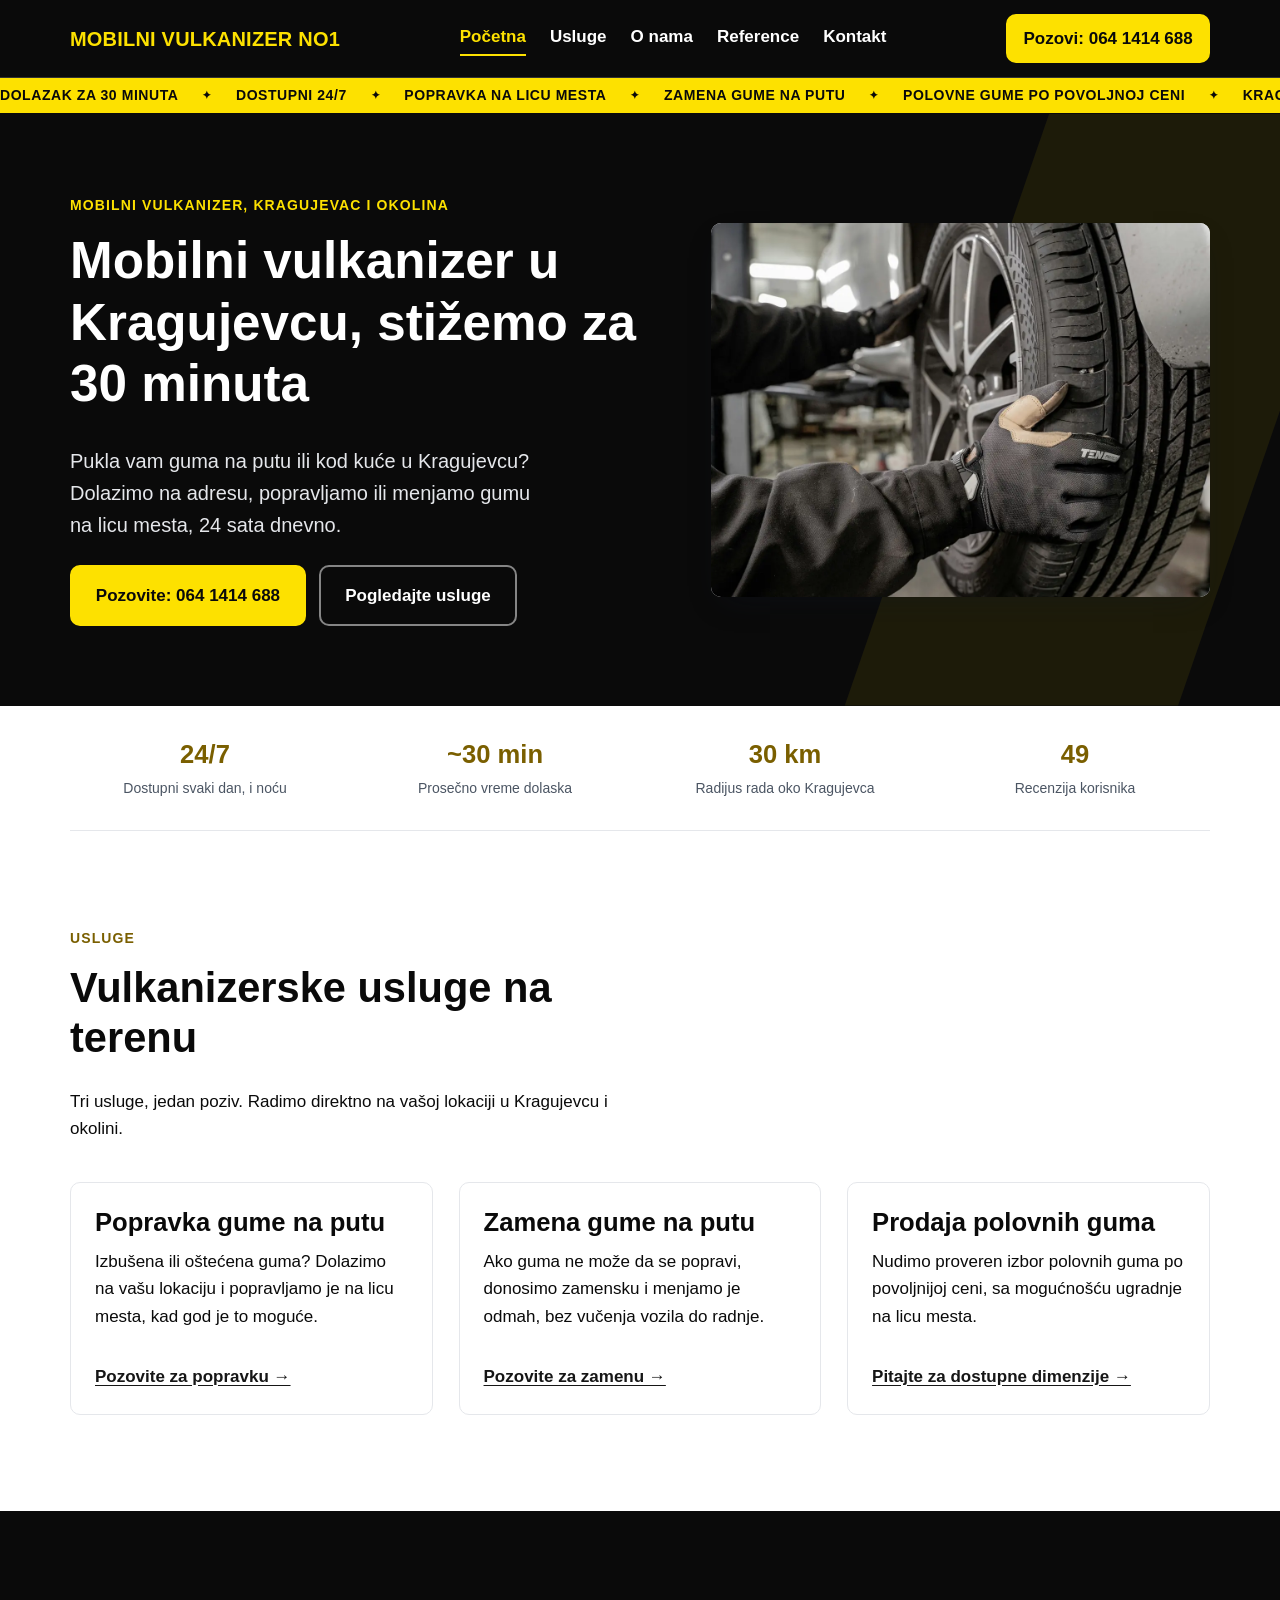
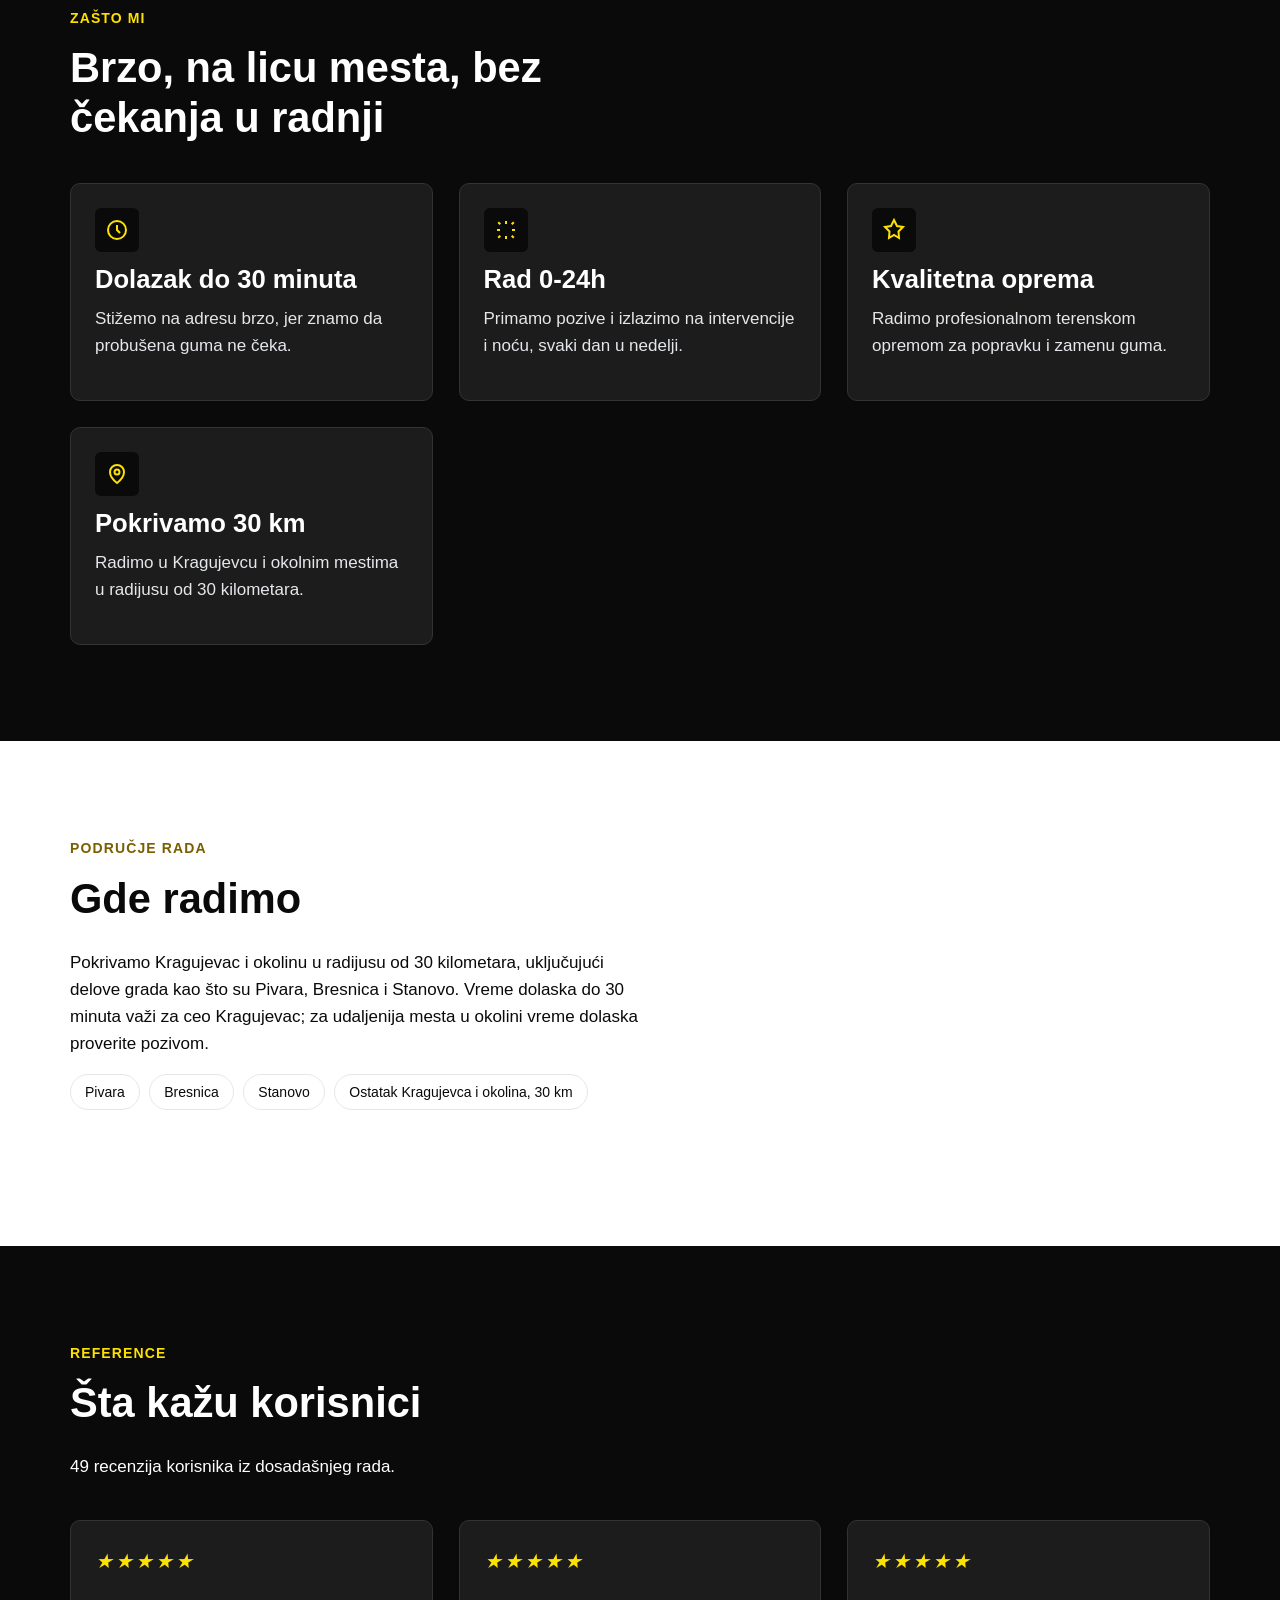
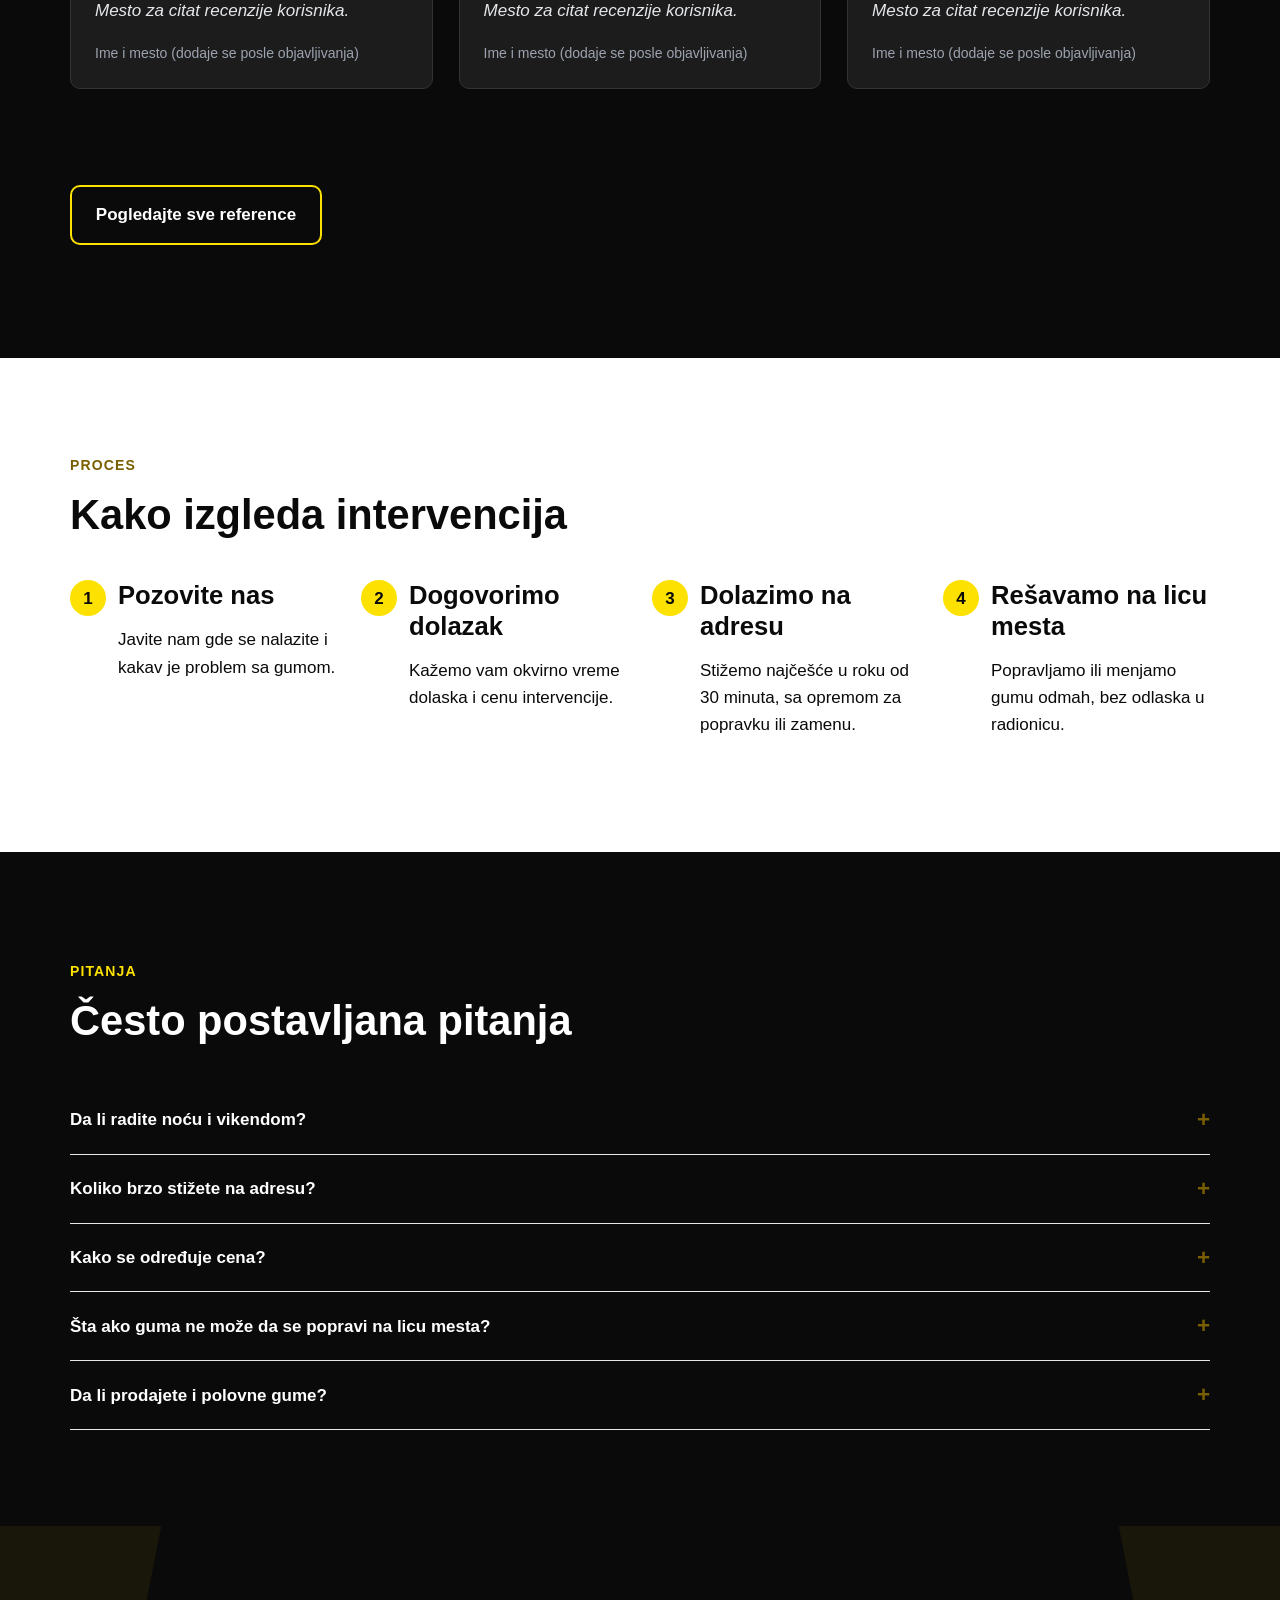
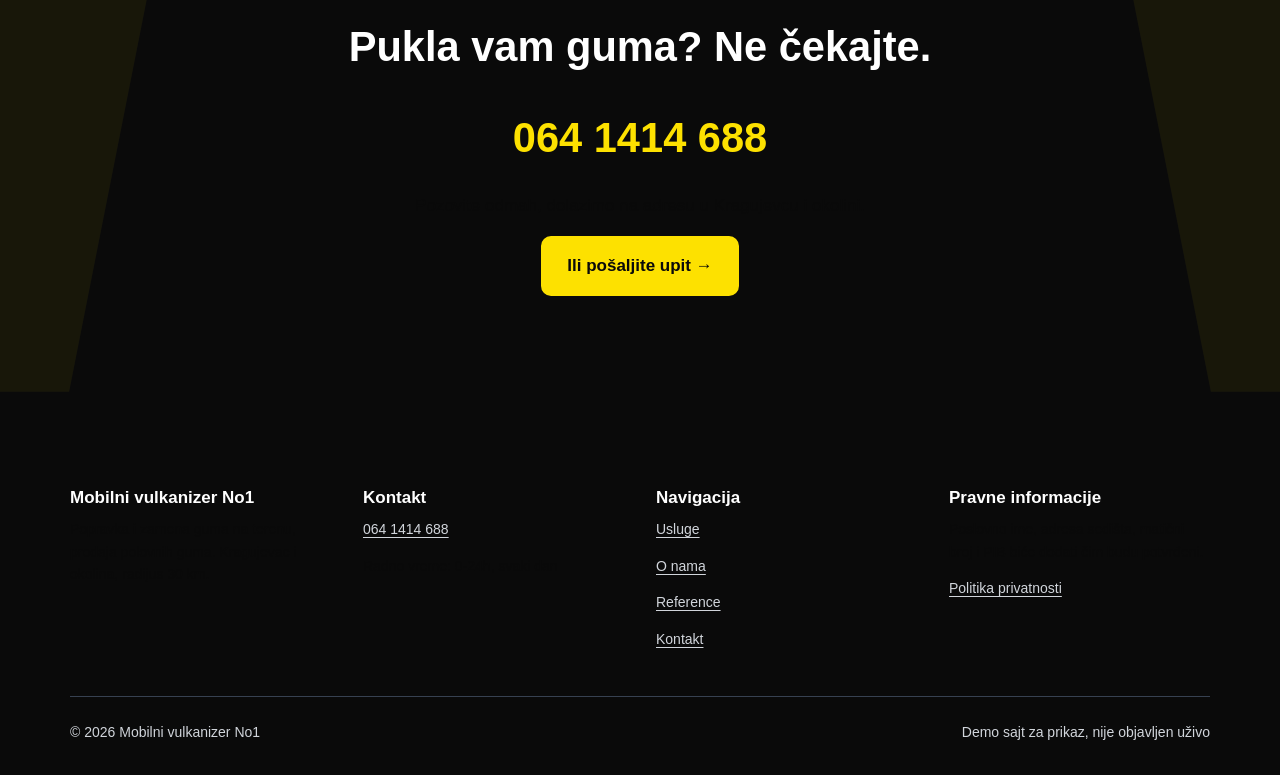
==== commit 6c375ba1: "Summary" ====
--- a/index.html
+++ b/index.html
@@ -72,6 +72,13 @@
   </div>
 </header>
 
+<div class="ticker" aria-hidden="true">
+  <div class="ticker-track">
+    <span class="ticker-set"><span>Dolazak za 30 minuta</span><span>Dostupni 24/7</span><span>Popravka na licu mesta</span><span>Zamena gume na putu</span><span>Polovne gume po povoljnoj ceni</span><span>Kragujevac i okolina, 30 km</span></span>
+    <span class="ticker-set ticker-dup"><span>Dolazak za 30 minuta</span><span>Dostupni 24/7</span><span>Popravka na licu mesta</span><span>Zamena gume na putu</span><span>Polovne gume po povoljnoj ceni</span><span>Kragujevac i okolina, 30 km</span></span>
+  </div>
+</div>
+
 <main id="glavni-sadrzaj">
 
   <section class="hero">
@@ -95,9 +102,9 @@
   <div class="container">
     <div class="trust-bar">
       <div class="trust-item reveal"><strong>24/7</strong><span>Dostupni svaki dan, i noću</span></div>
-      <div class="trust-item reveal"><strong>~30 min</strong><span>Prosečno vreme dolaska</span></div>
-      <div class="trust-item reveal"><strong>30 km</strong><span>Radijus rada oko Kragujevca</span></div>
-      <div class="trust-item reveal"><strong>49</strong><span>Recenzija korisnika</span></div>
+      <div class="trust-item reveal"><strong data-count="30" data-prefix="~" data-suffix=" min">~30 min</strong><span>Prosečno vreme dolaska</span></div>
+      <div class="trust-item reveal"><strong data-count="30" data-suffix=" km">30 km</strong><span>Radijus rada oko Kragujevca</span></div>
+      <div class="trust-item reveal"><strong data-count="49">49</strong><span>Recenzija korisnika</span></div>
     </div>
   </div>
 
--- a/css/style.css
+++ b/css/style.css
@@ -5,16 +5,19 @@
 */
 
 :root {
-  /* Boje */
-  --brand: #1F2937;
-  --brand-dark: #111827;
-  --accent: #F59E0B;
-  --accent-dark: #B45309;
-  --ink: #111827;
+  /* Boje — crno-žuta paleta, po uzoru na Borussiju Dortmund (Die Schwarzgelben) */
+  --brand: #161616;
+  --brand-dark: #0A0A0A;
+  --accent: #FDE100;
+  --accent-dark: #7A5F00;
+  --ink: #0A0A0A;
   --muted: #4B5563;
+  --muted-invert: #9CA3AF;
   --surface: #FFFFFF;
   --surface-alt: #F3F4F6;
+  --surface-invert: #1C1C1C;
   --border: #E5E7EB;
+  --border-invert: #333333;
   --success-bg: #ECFDF5;
   --success-ink: #065F46;
   --error-bg: #FEF2F2;
@@ -89,6 +92,13 @@
   outline: 3px solid var(--accent-dark);
   outline-offset: 2px;
   border-radius: var(--radius-sm);
+}
+/* Na crnim povrsinama tamno-zuti prsten gore ne bi bio dovoljno vidljiv — koristi se puna zuta. */
+.hero :focus-visible,
+.cta-band :focus-visible,
+.site-footer :focus-visible,
+.section-alt :focus-visible {
+  outline-color: var(--accent);
 }
 
 /* Skip link */
@@ -111,18 +121,19 @@
   padding: 0 1.25rem;
 }
 
-/* Header */
+/* Header — crna traka, isti jezik kao klupski sajtovi */
 .site-header {
-  background: var(--surface);
-  border-bottom: 1px solid var(--border);
+  background: var(--brand-dark);
+  border-bottom: 1px solid var(--border-invert);
   position: sticky;
   top: 0;
   z-index: 50;
   transition: box-shadow var(--dur-base) ease;
 }
-/* JS (main.js) dodaje .is-scrolled kad se stranica skroluje — blaga senka odvaja zaglavlje od sadrzaja. */
+.site-header :focus-visible { outline-color: var(--accent); }
+/* JS (main.js) dodaje .is-scrolled kad se stranica skroluje — blaga zuta "sjajna" senka. */
 .site-header.is-scrolled {
-  box-shadow: 0 1px 2px rgba(17, 24, 39, 0.04), 0 8px 20px -12px rgba(17, 24, 39, 0.18);
+  box-shadow: 0 2px 20px -4px rgba(253, 225, 0, 0.18), 0 6px 18px -8px rgba(0, 0, 0, 0.6);
 }
 @media (prefers-reduced-motion: reduce) {
   .site-header { transition: none; }
@@ -136,13 +147,19 @@
   padding-bottom: 0.85rem;
 }
 .brand-mark {
-  font-weight: 700;
+  font-weight: 800;
   font-size: var(--step-1);
-  color: var(--brand-dark);
+  letter-spacing: 0.01em;
+  color: var(--accent);
   text-decoration: none;
+  text-transform: uppercase;
   white-space: nowrap;
-}
-.brand-mark:hover { color: var(--brand-dark); }
+  transition: color var(--dur-base) ease;
+}
+.brand-mark:hover { color: #fff; }
+@media (prefers-reduced-motion: reduce) {
+  .brand-mark { transition: none; }
+}
 
 .main-nav {
   display: none;
@@ -150,11 +167,29 @@
   gap: 1.5rem;
 }
 .main-nav a {
-  color: var(--ink);
+  position: relative;
+  color: #fff;
   text-decoration: none;
-  font-weight: 500;
-}
-.main-nav a:hover, .main-nav a[aria-current="page"] { color: var(--accent-dark); }
+  font-weight: 600;
+  padding-bottom: 3px;
+}
+.main-nav a::after {
+  content: "";
+  position: absolute;
+  left: 0;
+  right: 0;
+  bottom: -2px;
+  height: 2px;
+  background: var(--accent);
+  transform: scaleX(0);
+  transform-origin: left;
+  transition: transform var(--dur-base) var(--ease-out);
+}
+.main-nav a:hover, .main-nav a[aria-current="page"] { color: var(--accent); }
+.main-nav a:hover::after, .main-nav a[aria-current="page"]::after { transform: scaleX(1); }
+@media (prefers-reduced-motion: reduce) {
+  .main-nav a::after { transition: none; }
+}
 
 .header-actions { display: flex; align-items: center; gap: 0.75rem; }
 
@@ -169,12 +204,17 @@
   padding: 0.55em 0.9em;
   border-radius: var(--radius);
   white-space: nowrap;
-  transition: transform var(--dur-fast) var(--ease-out), background var(--dur-base) ease;
-}
-.btn-call-header:hover { background: #FBBF24; color: var(--ink); }
+  border: 2px solid var(--accent);
+  transition: transform var(--dur-fast) var(--ease-out), background var(--dur-base) ease, color var(--dur-base) ease;
+}
+/* Efekat "dresa naopako" — puna zuta postaje crna sa zutim tekstom. */
+.btn-call-header:hover { background: var(--ink); color: var(--accent); }
 .btn-call-header:active { transform: scale(0.97); }
-/* Isti razlog kao .sticky-call a:focus-visible — dugme je na amber podlozi. */
-.btn-call-header:focus-visible { outline-color: var(--brand-dark); }
+/* Dugme je podrazumevano na zutoj podlozi — crni prsten je jedini koji se tu vidi (obrnuto od .site-header :focus-visible, koji vazi za crno zaglavlje oko dugmeta). */
+.btn-call-header:focus-visible { outline-color: var(--ink); outline-offset: 3px; }
+@media (prefers-reduced-motion: reduce) {
+  .btn-call-header { transition: none; }
+}
 
 .nav-toggle {
   display: inline-flex;
@@ -182,8 +222,9 @@
   justify-content: center;
   width: 42px;
   height: 42px;
-  border: 1px solid var(--border);
+  border: 1px solid var(--border-invert);
   background: var(--surface);
+  color: var(--ink);
   border-radius: var(--radius-sm);
   cursor: pointer;
 }
@@ -192,6 +233,18 @@
 @media (min-width: 900px) {
   .main-nav { display: flex; }
   .nav-toggle { display: none; }
+}
+
+/* Veliki, bold, verzalni brand-mark + dugme za poziv zajedno ne staju u zaglavlje
+   na uskim telefonima. Ispod 640px vec postoji sticky-call traka na dnu ekrana sa
+   istim brojem, pa dugme u zaglavlju tu postaje visak — uklanja se da zaglavlje stane. */
+@media (max-width: 639.98px) {
+  .btn-call-header { display: none; }
+}
+/* Dodatna rezerva za vrlo uske telefone (~360px i manje). */
+@media (max-width: 400px) {
+  .brand-mark { font-size: 1rem; letter-spacing: 0; }
+  .site-header .container { gap: 0.5rem; }
 }
 
 @media (max-width: 899.98px) {
@@ -202,8 +255,8 @@
     top: 100%;
     left: 0;
     right: 0;
-    background: var(--surface);
-    border-bottom: 1px solid var(--border);
+    background: var(--brand-dark);
+    border-bottom: 1px solid var(--border-invert);
     padding: 1rem 1.25rem 1.5rem;
     gap: 1rem;
     opacity: 0;
@@ -223,12 +276,68 @@
   }
 }
 
+/* Traka sa porukama koja se beskonacno pomera — "stadionski" akcenat ispod zaglavlja. */
+.ticker {
+  background: var(--accent);
+  color: var(--ink);
+  overflow: hidden;
+  white-space: nowrap;
+  border-bottom: 1px solid var(--brand-dark);
+}
+.ticker-track {
+  display: inline-flex;
+  width: max-content;
+  animation: ticker-scroll 26s linear infinite;
+}
+.ticker-track .ticker-set {
+  display: inline-flex;
+}
+.ticker-track .ticker-set > span {
+  display: inline-flex;
+  align-items: center;
+  padding: 0.45em 0;
+  font-weight: 800;
+  text-transform: uppercase;
+  letter-spacing: 0.04em;
+  font-size: var(--step--1);
+}
+.ticker-track .ticker-set > span::after {
+  content: "\2726";
+  margin: 0 1.5rem;
+  font-size: 0.8em;
+}
+@keyframes ticker-scroll {
+  from { transform: translateX(0); }
+  to { transform: translateX(-50%); }
+}
+@media (prefers-reduced-motion: reduce) {
+  .ticker-track { animation: none; }
+  /* Bez animacije prikazuje se samo jedna kopija teksta (druga postoji samo radi beskonacne petlje). */
+  .ticker-track .ticker-dup { display: none; }
+}
+
 /* Hero */
 .hero {
   background: var(--brand-dark);
   color: #fff;
   padding: clamp(2.5rem, 7vw, 5rem) 0;
-}
+  position: relative;
+  overflow: hidden;
+}
+/* Kosa zuta traka — dizajnerski potpis, nagovestaj dresa, ne smeta citljivosti teksta. */
+.hero::before {
+  content: "";
+  position: absolute;
+  top: 0;
+  right: -8%;
+  width: 42%;
+  height: 100%;
+  background: var(--accent);
+  clip-path: polygon(38% 0, 100% 0, 62% 100%, 0 100%);
+  opacity: 0.08;
+  pointer-events: none;
+}
+.hero .container { position: relative; }
 .hero h1 { color: #fff; }
 .hero .lead {
   font-size: var(--step-1);
@@ -261,20 +370,21 @@
   cursor: pointer;
   font-size: var(--step-0);
   min-height: 44px;
-  transition: transform var(--dur-fast) var(--ease-out), background var(--dur-base) ease, border-color var(--dur-base) ease;
+  transition: transform var(--dur-fast) var(--ease-out), background var(--dur-base) ease, border-color var(--dur-base) ease, color var(--dur-base) ease;
 }
 .btn:active { transform: scale(0.97); }
-.btn-primary { background: var(--accent); color: var(--ink); }
-.btn-primary:hover { background: #FBBF24; }
-/* Isti razlog kao .sticky-call a:focus-visible — dugme je na amber podlozi. */
-.btn-primary:focus-visible { outline-color: var(--brand-dark); }
+.btn-primary { background: var(--accent); color: var(--ink); border-color: var(--accent); }
+/* Efekat "dresa naopako" — puna zuta postaje crna sa zutim tekstom i obrubom. */
+.btn-primary:hover { background: var(--ink); color: var(--accent); border-color: var(--accent); }
+/* Dugme je podrazumevano na zutoj podlozi — crni prsten je jedini koji se tu vidi. */
+.btn-primary:focus-visible { outline-color: var(--ink); }
 .btn-outline { background: transparent; color: #fff; border-color: rgba(255,255,255,0.5); }
-.btn-outline:hover { border-color: #fff; }
+.btn-outline:hover { border-color: var(--accent); color: var(--accent); }
 /* Verzija za svetlu podlogu, npr. 404 stranica. */
-.btn-outline-dark { background: transparent; color: var(--brand); border-color: var(--brand); }
-.btn-outline-dark:hover { background: var(--surface-alt); }
-.btn-secondary { background: var(--brand); color: #fff; }
-.btn-secondary:hover { background: #29374a; }
+.btn-outline-dark { background: transparent; color: var(--ink); border-color: var(--ink); }
+.btn-outline-dark:hover { background: var(--ink); color: var(--accent); }
+.btn-secondary { background: var(--ink); color: var(--accent); border-color: var(--accent); }
+.btn-secondary:hover { background: var(--accent); color: var(--ink); }
 
 /* Okvir za fotografije — koristi se za hero i uslužne/o-nama slike. */
 .photo-frame {
@@ -304,7 +414,70 @@
 
 /* Sekcije */
 .section { padding: var(--space) 0; }
-.section-alt { background: var(--surface-alt); }
+
+/* .section-alt je crna brend traka (naizmenicno sa belim sekcijama) — svi elementi
+   unutar nje dobijaju svetlu varijantu boje teksta/pozadine u nastavku fajla. */
+.section-alt {
+  background: var(--brand-dark);
+  color: #fff;
+}
+.section-alt h1, .section-alt h2, .section-alt h3, .section-alt h4,
+.section-alt p, .section-alt li, .section-alt summary, .section-alt dt, .section-alt dd {
+  color: #fff;
+}
+.section-alt a { color: #fff; }
+.section-alt a:hover { color: var(--accent); }
+.section-alt .muted { color: var(--muted-invert); }
+.section-alt .eyebrow { color: var(--accent); }
+
+.section-alt .card,
+.section-alt .review-card {
+  background: var(--surface-invert);
+  border-color: var(--border-invert);
+}
+/* Na crnoj podlozi obican tamni hover-senku (iz .card:hover) skoro da se ne vidi —
+   ovde umesto nje koristimo blagi zuti sjaj i zutu ivicu. */
+@media (hover: hover) and (pointer: fine) {
+  .section-alt .card:hover,
+  .section-alt .review-card:hover {
+    box-shadow: 0 16px 36px -16px rgba(253, 225, 0, 0.18);
+    border-color: var(--accent);
+  }
+}
+.section-alt .card p,
+.section-alt .review-card p { color: #E5E7EB; }
+.section-alt .review-card .stars { color: var(--accent); }
+.section-alt .review-card footer { color: var(--muted-invert); }
+.section-alt .card-cta { color: var(--accent); }
+
+.section-alt .area-list li {
+  background: var(--surface-invert);
+  border-color: var(--border-invert);
+  color: #fff;
+}
+
+.section-alt .faq details { border-bottom-color: var(--border-invert); }
+.section-alt .faq summary::after { color: var(--accent); }
+
+.section-alt .card-phone { color: var(--accent); }
+
+/* Forma na tamnoj podlozi (kontakt.html) — polja moraju ostati citljiva i uocljiva. */
+.section-alt .field label { color: #fff; }
+.section-alt .field .hint { color: var(--muted-invert); }
+.section-alt .field input,
+.section-alt .field textarea {
+  background: var(--surface-invert);
+  border-color: #6B7280;
+  color: #fff;
+}
+.section-alt .field input:focus,
+.section-alt .field textarea:focus { border-color: var(--accent); }
+/* Tamnocrvena (--error-ink) je predvidjena za belu podlogu — na crnoj kartici
+   nema dovoljno kontrasta, pa greska ovde koristi svetliju nijansu crvene. */
+.section-alt .field.has-error input,
+.section-alt .field.has-error textarea { border-color: #F87171; }
+.section-alt .field .error-text { color: #F87171; }
+
 .section-head { max-width: 62ch; margin-bottom: clamp(1.5rem, 4vw, 2.5rem); }
 .eyebrow {
   text-transform: uppercase;
@@ -331,7 +504,7 @@
   border-bottom: 1px solid var(--border);
 }
 .trust-item { text-align: center; }
-.trust-item strong { display: block; font-size: var(--step-2); color: var(--brand-dark); }
+.trust-item strong { display: block; font-size: var(--step-2); color: var(--accent-dark); }
 .trust-item span { color: var(--muted); font-size: var(--step--1); }
 
 /* Kartice */
@@ -366,13 +539,13 @@
   width: 44px;
   height: 44px;
   border-radius: var(--radius-sm);
-  background: var(--surface-alt);
+  background: var(--ink);
   display: flex;
   align-items: center;
   justify-content: center;
   margin-bottom: 0.75rem;
 }
-.icon-badge svg { width: 24px; height: 24px; color: var(--accent-dark); }
+.icon-badge svg { width: 24px; height: 24px; color: var(--accent); }
 
 /* Proces */
 .steps {
@@ -391,12 +564,12 @@
   width: 2.25rem;
   height: 2.25rem;
   border-radius: 50%;
-  background: var(--brand-dark);
-  color: #fff;
+  background: var(--accent);
+  color: var(--ink);
   display: flex;
   align-items: center;
   justify-content: center;
-  font-weight: 700;
+  font-weight: 800;
 }
 
 /* Područje rada */
@@ -454,6 +627,9 @@
 }
 .faq details[open] summary::after { transform: rotate(45deg); }
 .faq p { margin-top: 0.75rem; color: var(--muted); }
+/* .faq p i .section-alt p imaju istu specificnost — bez ovoga bi odgovori u
+   tamnoj FAQ sekciji ostali u sivoj boji podesenoj za belu podlogu (nedovoljan kontrast). */
+.section-alt .faq p { color: var(--muted-invert); }
 @media (prefers-reduced-motion: reduce) {
   .faq summary::after { transition: none; }
 }
@@ -464,7 +640,23 @@
   color: #fff;
   text-align: center;
   padding: var(--space) 0;
-}
+  position: relative;
+  overflow: hidden;
+}
+.cta-band::before,
+.cta-band::after {
+  content: "";
+  position: absolute;
+  top: 0;
+  width: 30%;
+  height: 100%;
+  background: var(--accent);
+  opacity: 0.06;
+  pointer-events: none;
+}
+.cta-band::before { left: -6%; clip-path: polygon(0 0, 62% 0, 38% 100%, 0 100%); }
+.cta-band::after { right: -6%; clip-path: polygon(38% 0, 100% 0, 100% 100%, 62% 100%); }
+.cta-band .container { position: relative; }
 .cta-band h2 { color: #fff; }
 .cta-band .phone-big {
   font-size: var(--step-3);
@@ -473,6 +665,11 @@
   text-decoration: none;
   display: inline-block;
   margin: 0.5rem 0 1.25rem;
+  transition: color var(--dur-base) ease;
+}
+.cta-band .phone-big:hover { color: #fff; }
+@media (prefers-reduced-motion: reduce) {
+  .cta-band .phone-big { transition: none; }
 }
 
 /* Broj telefona na svetloj podlozi (npr. kartica na strani Kontakt) —
